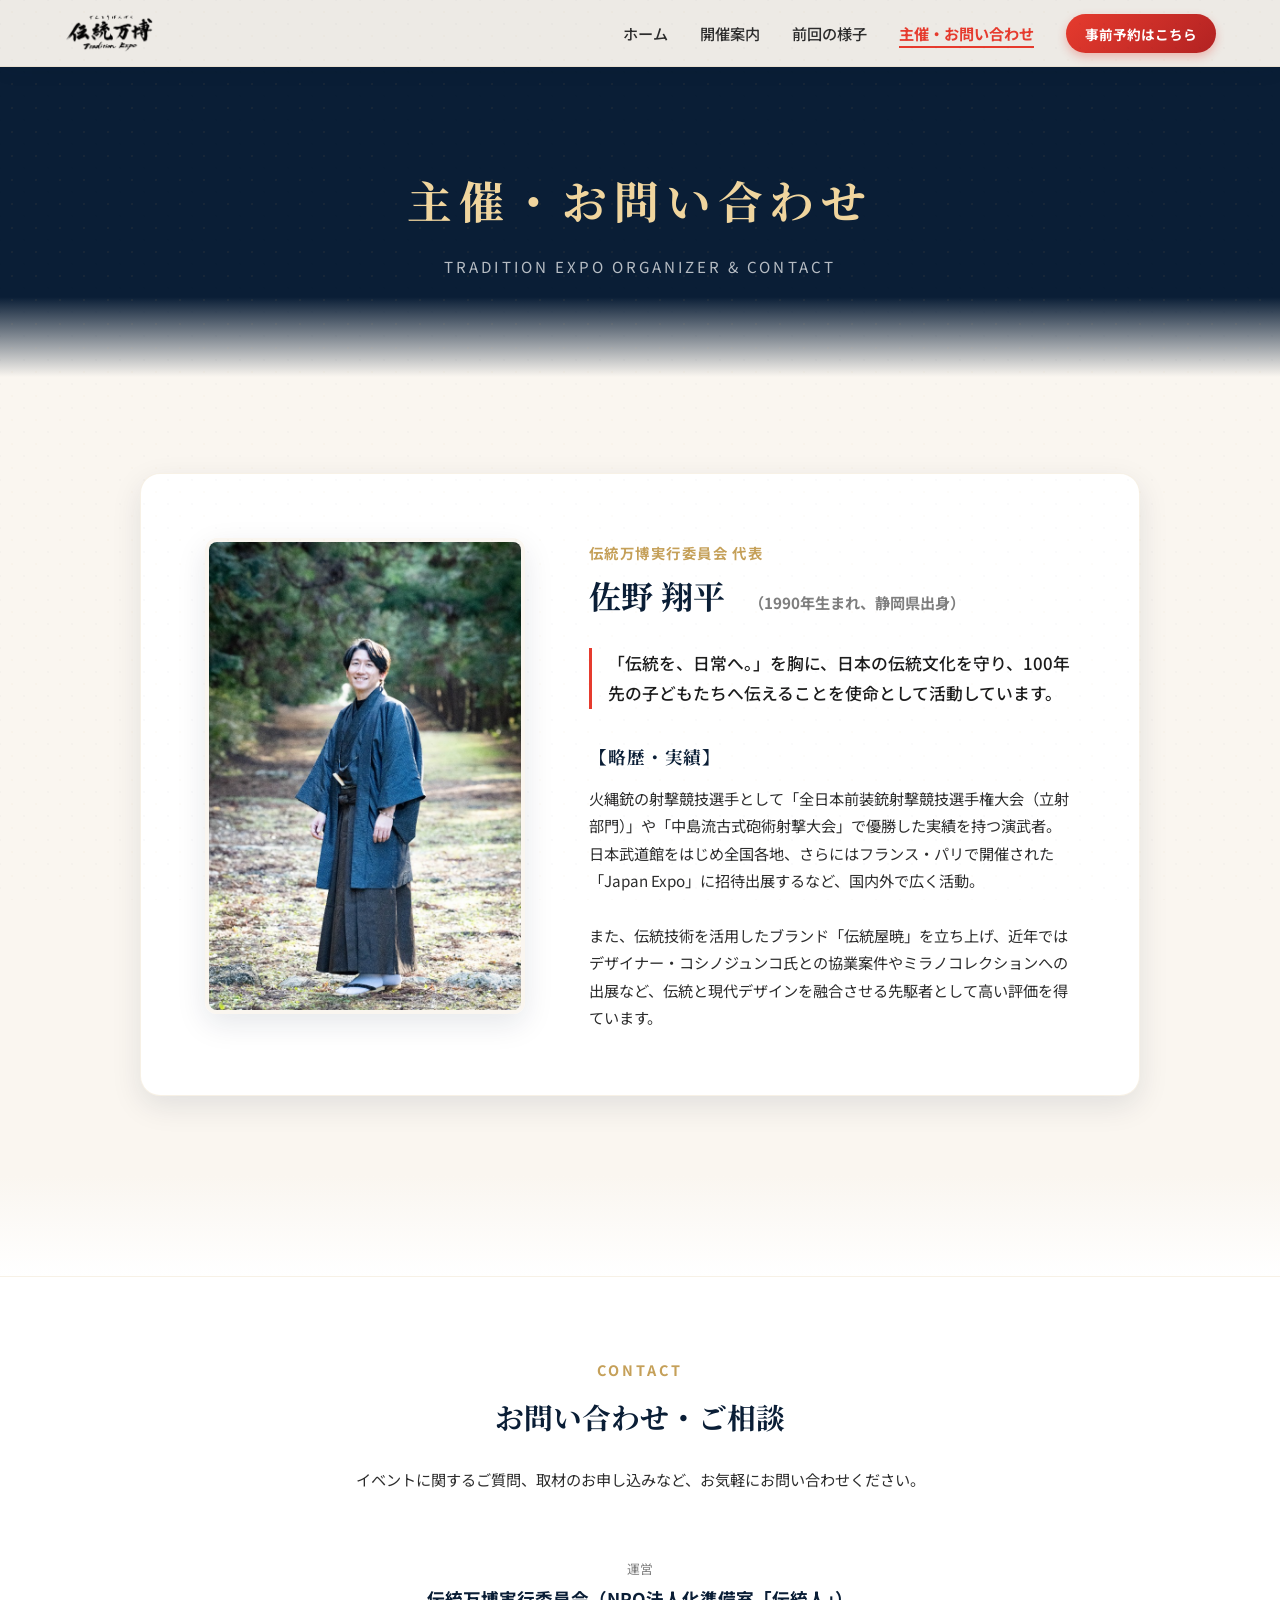
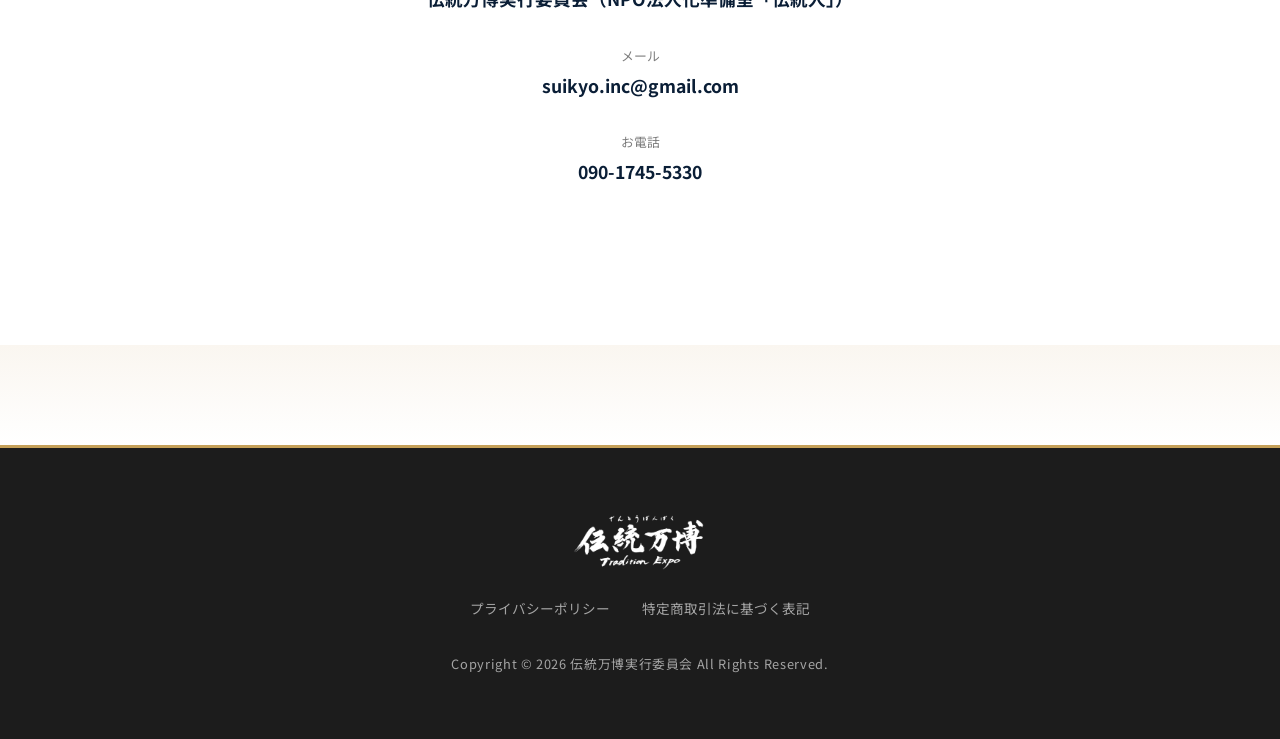
==== about.html @ d24032d6 "feat: LPの構成を再構築しトップページをコンセプトに特化、下層ページ（開催案内、前回の様子、主催者情報・お問い合わせ）を分割・整理" ====
<!DOCTYPE html>
<html lang="ja">
<head>
  <meta charset="UTF-8">
  <meta name="viewport" content="width=device-width, initial-scale=1.0">
  <title>主催・お問い合わせ | 伝統万博2026</title>
  <meta name="description" content="伝統万博実行委員会の代表、佐野翔平のプロフィールや実績をご紹介。また、イベントへのお問い合わせ・ご相談窓口はこちら。">
  
  <!-- OGP Meta Tags -->
  <meta property="og:title" content="主催・お問い合わせ | 伝統万博2026">
  <meta property="og:description" content="伝統万博実行委員会代表のプロフィールとお問い合わせはこちら。">
  <meta property="og:image" content="images/sano_shohei.jpg">
  <meta property="og:type" content="article">
  
  <!-- Stylesheets -->
  <link rel="stylesheet" href="style.css">
  
  <!-- FontAwesome for Premium Icons -->
  <link rel="stylesheet" href="https://cdnjs.cloudflare.com/ajax/libs/font-awesome/6.4.0/css/all.min.css">
</head>
<body>

  <!-- ==========================================
       Header
       ========================================== -->
  <header>
    <div class="header-container">
      <a href="index.html" class="logo-area">
        <div class="logo-wrapper">
          <img src="images/logo.png" alt="伝統万博" class="header-logo-img">
        </div>
      </a>
      
      <input type="checkbox" id="menuToggleCheckbox" class="menu-toggle-checkbox">
      <label for="menuToggleCheckbox" class="menu-toggle" id="menuToggle" aria-label="メニューを開く">
        <span></span>
        <span></span>
        <span></span>
      </label>
      
      <nav id="navMenu">
        <ul>
          <li><a href="index.html">ホーム</a></li>
          <li><a href="overview.html">開催案内</a></li>
          <li><a href="gallery.html">前回の様子</a></li>
          <li><a href="about.html" class="active">主催・お問い合わせ</a></li>
          <li><a href="overview.html#infoModal" class="nav-cta-btn">事前予約はこちら</a></li>
        </ul>
      </nav>
    </div>
  </header>

  <!-- ==========================================
       Page Header
       ========================================== -->
  <section class="page-header">
    <div class="page-header-container">
      <h2>主催・お問い合わせ</h2>
      <p class="page-header-subtitle">Tradition Expo Organizer & Contact</p>
    </div>
  </section>

  <!-- ==========================================
       Producer Section
       ========================================== -->
  <section class="producer reveal active" id="producer" style="padding: 6rem 1.5rem 5rem;">
    <div class="producer-container">
      <div class="producer-photo">
        <img src="images/sano_shohei.jpg" alt="佐野翔平 プロフィール写真">
      </div>
      <div class="producer-info">
        <span class="producer-role">伝統万博実行委員会 代表</span>
        <h3 class="producer-name">佐野 翔平 <span class="producer-birth">（1990年生まれ、静岡県出身）</span></h3>
        <p class="producer-message">
          「伝統を、日常へ。」を胸に、日本の伝統文化を守り、100年先の子どもたちへ伝えることを使命として活動しています。
        </p>
        <div class="producer-bio">
          <h5>【略歴・実績】</h5>
          <p>
            火縄銃の射撃競技選手として「全日本前装銃射撃競技選手権大会（立射部門）」や「中島流古式砲術射撃大会」で優勝した実績を持つ演武者。日本武道館をはじめ全国各地、さらにはフランス・パリで開催された「Japan Expo」に招待出展するなど、国内外で広く活動。<br><br>
            また、伝統技術を活用したブランド「伝統屋暁」を立ち上げ、近年ではデザイナー・コシノジュンコ氏との協業案件やミラノコレクションへの出展など、伝統と現代デザインを融合させる先駆者として高い評価を得ています。
          </p>
        </div>
      </div>
    </div>
  </section>

  <!-- 和風の区切り -->
  <div class="kasumi-divider"></div>

  <!-- ==========================================
       Contact Section
       ========================================== -->
  <section class="contact reveal active" id="contact" style="padding: 5rem 1.5rem 8rem;">
    <div class="contact-container">
      <div class="contact-info-block">
        <span class="section-subtitle font-normal">CONTACT</span>
        <h3>お問い合わせ・ご相談</h3>
        <p>
          イベントに関するご質問、取材のお申し込みなど、お気軽にお問い合わせください。
        </p>
        <ul class="contact-details">
          <li>
            <span class="label">運営</span>
            <span class="value">伝統万博実行委員会（NPO法人化準備室「伝統人」）</span>
          </li>
          <li>
            <span class="label">メール</span>
            <span class="value"><a href="mailto:suikyo.inc@gmail.com">suikyo.inc@gmail.com</a></span>
          </li>
          <li>
            <span class="label">お電話</span>
            <span class="value"><a href="tel:090-1745-5330">090-1745-5330</a></span>
          </li>
        </ul>
      </div>
    </div>
  </section>

  <!-- 和風の区切り -->
  <div class="kasumi-divider"></div>

  <!-- ==========================================
       Footer
       ========================================== -->
  <footer>
    <div class="footer-container">
      <div class="footer-logo">
        <img src="images/logo.png" alt="伝統万博" class="footer-logo-img">
      </div>
      <ul class="footer-links">
        <li><a href="overview.html#infoModal">プライバシーポリシー</a></li>
        <li><a href="overview.html#infoModal">特定商取引法に基づく表記</a></li>
      </ul>
      <p class="copyright">Copyright &copy; 2026 伝統万博実行委員会 All Rights Reserved.</p>
    </div>
  </footer>

  <!-- ==========================================
       Mobile Sticky CTA (モバイル用最下部固定追従)
       ========================================== -->
  <div class="sticky-cta" id="stickyCta">
    <a href="overview.html#infoModal" class="btn-premium">事前予約はこちら（準備中）</a>
  </div>

  <!-- ==========================================
       Modal Dialog (事前予約・準備中モーダル)
       ========================================== -->
  <div class="modal" id="infoModal">
    <div class="modal-content">
      <a href="#" class="modal-close" id="modalClose" aria-label="閉じる">&times;</a>
      <div class="modal-icon">
        <i class="fa-solid fa-bell"></i>
      </div>
      <h4>事前予約 受付準備中</h4>
      <p>
        「伝統万博2026」の事前決済予約および整理券受付は、現在システムの最終調整を行っております。<br><br>
        受付開始の際は、登録いただいたお知らせメールまたは公式SNSにてご案内いたします。今しばらくお待ちください。
      </p>
      <a href="#" class="btn-premium" id="modalConfirmBtn">了解しました</a>
    </div>
  </div>
</body>
</html>
---- style.css ----
@import url('https://fonts.googleapis.com/css2?family=Noto+Sans+JP:wght@300;400;500;700&family=Noto+Serif+JP:wght@400;700;900&display=swap');

/* ==========================================
   Design System Variables & Reset
   ========================================== */
:root {
  --color-bg-base: #FAF6F0;       /* 明るいベージュ（和紙風） */
  --color-bg-white: #FFFFFF;      /* 清潔感のあるホワイト */
  --color-primary-indigo: #0A1E36; /* 深みのある藍色（JAPAN BLUE） */
  --color-primary-ink: #1C1C1C;    /* 墨色 */
  --color-accent-vermilion: #E63B2E; /* 鮮やかな朱色 */
  --color-accent-gold: #C5A059;    /* 上品なゴールド */
  --color-accent-gold-light: #F0D59E; /* 明るいゴールド */
  --color-text-dark: #2C2C2C;     /* 本文のダークグレー */
  --color-text-light: #FFFFFF;    /* 明るいテキスト */
  --color-muted: #7E7E7E;         /* 補助テキスト用 */
  
  --font-heading: 'Noto Serif JP', 'TsukuMinPr6N-Regular', 'Georgia', serif;
  --font-body: 'Noto Sans JP', -apple-system, BlinkMacSystemFont, sans-serif;
  
  --transition-smooth: all 0.4s cubic-bezier(0.25, 0.8, 0.25, 1);
  --shadow-subtle: 0 4px 20px rgba(10, 30, 54, 0.05);
  --shadow-premium: 0 10px 30px rgba(10, 30, 54, 0.1);
}

* {
  box-sizing: border-box;
  margin: 0;
  padding: 0;
}

html {
  scroll-behavior: smooth;
  font-size: 16px;
}

body {
  font-family: var(--font-body);
  background-color: var(--color-bg-base);
  color: var(--color-text-dark);
  line-height: 1.8;
  overflow-x: hidden;
  -webkit-font-smoothing: antialiased;
}

/* 和紙のようなテクスチャを背景に追加 */
body::before {
  content: "";
  position: fixed;
  top: 0;
  left: 0;
  width: 100%;
  height: 100%;
  background-image: radial-gradient(rgba(197, 160, 89, 0.03) 1px, transparent 0),
                    radial-gradient(rgba(10, 30, 54, 0.02) 1px, transparent 0);
  background-size: 24px 24px;
  background-position: 0 0, 12px 12px;
  pointer-events: none;
  z-index: 9999;
}

a {
  color: inherit;
  text-decoration: none;
  transition: var(--transition-smooth);
}

img {
  max-width: 100%;
  height: auto;
  display: block;
}

h1, h2, h3, h4, h5, h6 {
  font-family: var(--font-heading);
  font-weight: 700;
  color: var(--color-primary-indigo);
}

/* ==========================================
   Typography & Helper Classes
   ========================================== */
.section-title {
  text-align: center;
  font-size: 2rem;
  margin-bottom: 3.5rem;
  position: relative;
  letter-spacing: 0.1em;
  line-height: 1.4;
}

.section-title::after {
  content: "";
  display: block;
  width: 60px;
  height: 3px;
  background: linear-gradient(90deg, var(--color-accent-vermilion), var(--color-accent-gold));
  margin: 1.2rem auto 0;
  border-radius: 2px;
}

.section-subtitle {
  display: block;
  font-size: 0.9rem;
  color: var(--color-accent-gold);
  font-family: var(--font-body);
  font-weight: 700;
  text-transform: uppercase;
  margin-bottom: 0.5rem;
  letter-spacing: 0.2em;
}

/* 和風霞グラデーションセクション区切り */
.kasumi-divider {
  height: 100px;
  background: linear-gradient(180deg, var(--color-bg-base) 0%, var(--color-bg-white) 100%);
  position: relative;
}

/* ==========================================
   Header / Navigation
   ========================================== */
header {
  position: fixed;
  top: 0;
  left: 0;
  width: 100%;
  z-index: 1000;
  background-color: rgba(250, 246, 240, 0.95);
  backdrop-filter: blur(8px);
  box-shadow: var(--shadow-subtle);
  border-bottom: 1px solid rgba(197, 160, 89, 0.15);
  transition: var(--transition-smooth);
}

.header-container {
  display: flex;
  justify-content: space-between;
  align-items: center;
  max-width: 1200px;
  margin: 0 auto;
  padding: 0.8rem 1.5rem;
}

.logo-area {
  display: flex;
  align-items: center;
  gap: 0.5rem;
}

.logo-wrapper {
  margin: 0;
  padding: 0;
  display: flex;
  align-items: center;
}

.header-logo-img {
  height: 40px;
  width: auto;
  display: block;
}

nav ul {
  display: flex;
  list-style: none;
  gap: 2rem;
}

nav a {
  font-weight: 500;
  font-size: 0.95rem;
  position: relative;
  padding: 0.3rem 0;
}

nav a::after {
  content: "";
  position: absolute;
  bottom: 0;
  left: 0;
  width: 0;
  height: 2px;
  background-color: var(--color-accent-vermilion);
  transition: var(--transition-smooth);
}

nav a:hover::after {
  width: 100%;
}

.nav-cta-btn {
  background: linear-gradient(135deg, var(--color-accent-vermilion), #b22222);
  color: var(--color-text-light);
  padding: 0.6rem 1.2rem;
  border-radius: 50px;
  font-weight: 700;
  font-size: 0.85rem;
  box-shadow: 0 4px 10px rgba(230, 59, 46, 0.3);
  border: none;
  cursor: pointer;
}

.nav-cta-btn:hover {
  transform: translateY(-2px);
  box-shadow: 0 6px 15px rgba(230, 59, 46, 0.4);
}

.menu-toggle {
  display: none;
  background: none;
  border: none;
  cursor: pointer;
  padding: 0.5rem;
}

.menu-toggle span {
  display: block;
  width: 25px;
  height: 3px;
  background-color: var(--color-primary-indigo);
  margin: 5px 0;
  transition: var(--transition-smooth);
}

/* ==========================================
   Hero Section
   ========================================== */
.hero {
  position: relative;
  min-height: 100vh;
  display: flex;
  align-items: center;
  padding: 8rem 1.5rem 5rem;
  background-color: var(--color-primary-indigo);
  color: var(--color-text-light);
  overflow: hidden;
}

/* コラージュ背景画像 */
.hero-bg {
  position: absolute;
  top: 0;
  left: 0;
  width: 100%;
  height: 100%;
  background: url('images/IMG_0084.JPG') no-repeat center center / cover;
  opacity: 0.22;
  filter: grayscale(10%);
  z-index: 1;
}

/* 背景動画用スタイル */
.hero-video-wrapper {
  position: absolute;
  top: 0;
  left: 0;
  width: 100%;
  height: 100%;
  overflow: hidden;
  z-index: 2;
  pointer-events: none;
}

.hero-video-wrapper iframe {
  width: 100vw;
  height: 56.25vw; /* 16:9 Aspect Ratio */
  min-height: 100vh;
  min-width: 177.77vh; /* 16:9 Aspect Ratio */
  position: absolute;
  top: 50%;
  left: 50%;
  transform: translate(-50%, -50%);
}

/* グラデーションオーバーレイ */
.hero::after {
  content: "";
  position: absolute;
  top: 0;
  left: 0;
  width: 100%;
  height: 100%;
  background: linear-gradient(135deg, rgba(10, 30, 54, 0.95) 40%, rgba(10, 30, 54, 0.7) 100%);
  z-index: 3;
}

.hero-container {
  position: relative;
  z-index: 4;
  max-width: 1000px;
  margin: 0 auto;
  text-align: center;
}

.hero-tag {
  display: inline-block;
  background-color: rgba(240, 213, 158, 0.15);
  border: 1px solid var(--color-accent-gold);
  color: var(--color-accent-gold-light);
  padding: 0.4rem 1.5rem;
  border-radius: 50px;
  font-size: 0.9rem;
  font-weight: 700;
  margin-bottom: 2rem;
  letter-spacing: 0.15em;
  animation: fadeInUp 1s ease;
}

.hero h2 {
  font-size: 3.2rem;
  color: var(--color-text-light);
  margin-bottom: 1.5rem;
  line-height: 1.3;
  letter-spacing: 0.05em;
  font-weight: 900;
  text-shadow: 0 4px 15px rgba(0, 0, 0, 0.4);
  animation: fadeInUp 1.2s cubic-bezier(0.25, 0.8, 0.25, 1);
}

.hero-sub {
  font-size: 1.25rem;
  color: #E2E8F0;
  max-width: 700px;
  margin: 0 auto 3rem;
  line-height: 1.8;
  font-weight: 400;
  text-shadow: 0 2px 8px rgba(0, 0, 0, 0.3);
  animation: fadeInUp 1.4s cubic-bezier(0.25, 0.8, 0.25, 1);
}

.hero-cta {
  animation: fadeInUp 1.6s cubic-bezier(0.25, 0.8, 0.25, 1);
}

.btn-premium {
  display: inline-block;
  position: relative;
  background: linear-gradient(135deg, var(--color-accent-vermilion) 0%, #B22222 100%);
  color: var(--color-text-light);
  padding: 1.2rem 3rem;
  border-radius: 50px;
  font-size: 1.1rem;
  font-weight: 700;
  letter-spacing: 0.08em;
  box-shadow: 0 10px 25px rgba(230, 59, 46, 0.4), inset 0 2px 2px rgba(255,255,255,0.2);
  border: none;
  cursor: pointer;
  overflow: hidden;
  transition: var(--transition-smooth);
}

.btn-premium::before {
  content: '';
  position: absolute;
  top: 0;
  left: -150%;
  width: 150%;
  height: 100%;
  background: linear-gradient(
    90deg,
    transparent,
    rgba(255, 255, 255, 0.3),
    transparent
  );
  transform: skewX(-20deg);
  transition: 0.75s;
}

.btn-premium:hover::before {
  left: 150%;
  transition: 0.75s;
}

.btn-premium:hover {
  transform: translateY(-3px);
  box-shadow: 0 15px 35px rgba(230, 59, 46, 0.5);
}

.btn-premium:active {
  transform: translateY(-1px);
}

/* ==========================================
   Concept Section (伝統万博とは)
   ========================================== */
.concept {
  padding: 8rem 1.5rem;
  background-color: var(--color-bg-white);
  position: relative;
}

.concept-container {
  max-width: 1100px;
  margin: 0 auto;
}

.concept-text {
  text-align: center;
  max-width: 800px;
  margin: 0 auto 5rem;
  font-size: 1.15rem;
  color: var(--color-text-dark);
  line-height: 2;
}

.concept h3 {
  font-size: 1.8rem;
  margin-bottom: 1.5rem;
  letter-spacing: 0.05em;
  color: var(--color-primary-indigo);
}

/* 和風ベン図グラフィック */
.venn-diagram-container {
  display: flex;
  justify-content: center;
  align-items: center;
  margin-bottom: 6rem;
  position: relative;
  height: 420px;
  width: 100%;
}

/* サークルレイヤー（背景） */
.venn-circles-layer {
  position: absolute;
  top: 0;
  left: 0;
  width: 100%;
  height: 100%;
  pointer-events: none;
}

.venn-bg-circle {
  width: 250px;
  height: 250px;
  border-radius: 50%;
  position: absolute;
  box-shadow: var(--shadow-premium);
  transition: var(--transition-smooth);
}

.venn-bg-circle.indigo {
  background-color: transparent;
  border: 3px solid var(--color-primary-indigo);
  top: 20px;
  left: calc(50% - 185px);
  z-index: 2;
}

.venn-bg-circle.vermilion {
  background-color: transparent;
  border: 3px solid var(--color-accent-vermilion);
  top: 20px;
  right: calc(50% - 185px);
  z-index: 3;
}

.venn-bg-circle.gold {
  background-color: transparent;
  border: 3px solid var(--color-accent-gold);
  bottom: 20px;
  left: calc(50% - 125px);
  z-index: 4;
}

/* テキストレイヤー（最前面） */
.venn-texts-layer {
  position: absolute;
  top: 0;
  left: 0;
  width: 100%;
  height: 100%;
  z-index: 10; /* すべての円より前面に配置 */
  pointer-events: none;
}

.venn-text-block {
  width: 250px;
  height: 250px;
  display: flex;
  flex-direction: column;
  justify-content: center;
  align-items: center;
  text-align: center;
  color: var(--color-primary-indigo); /* 文字色はインディゴで統一し、視認性を確保 */
  position: absolute;
  box-sizing: border-box;
  text-shadow: none;
  pointer-events: auto;
}

.venn-text-block.indigo {
  top: 20px;
  left: calc(50% - 185px);
  padding-right: 6.2rem; /* 4.5remから6.2remに増やして「伝統」を左側へ寄せる */
  padding-left: 1.5rem;
}

.venn-text-block.vermilion {
  top: 20px;
  right: calc(50% - 185px);
  padding-left: 6.2rem; /* 4.5remから6.2remに増やして「教育」を右側へ寄せる */
  padding-right: 1.5rem;
}

.venn-text-block.gold {
  bottom: 20px;
  left: calc(50% - 125px);
  padding-top: 5.5rem; /* 4.5remから5.5remに増やして「エンタメ」を下側へ寄せる */
  padding-bottom: 1.5rem;
}

.venn-title {
  font-family: var(--font-heading);
  font-size: 1.6rem;
  font-weight: 700;
  margin-bottom: 0;
  letter-spacing: 0.15em;
}

.venn-center-text {
  position: absolute;
  color: var(--color-primary-indigo);
  font-family: var(--font-heading);
  font-weight: 900;
  font-size: 1.3rem; /* 1.4remから1.3remに微調整 */
  text-align: center;
  line-height: 1;
  white-space: nowrap; /* 強制的に1行表示にし、絶対に折り返さない */
  top: 190px; /* 交点中心である190pxに調整 */
  left: 50%;
  transform: translateX(-50%); /* 幅に依存せず常に中央寄せ */
  z-index: 12;
  pointer-events: auto;
}

/* 3カラムカード */
.three-pillars {
  display: grid;
  grid-template-columns: repeat(3, 1fr);
  gap: 2.5rem;
}

.pillar-card {
  background-color: var(--color-bg-base);
  border-radius: 12px;
  padding: 0 0 3rem 0; /* 上部の余白をなくして画像を配置 */
  text-align: center;
  position: relative;
  overflow: hidden;
  transition: var(--transition-smooth);
  border: 1px solid rgba(197, 160, 89, 0.15);
  box-shadow: var(--shadow-subtle);
  display: flex;
  flex-direction: column;
  align-items: center;
}

.pillar-card::before {
  content: "";
  position: absolute;
  top: 0;
  left: 0;
  width: 100%;
  height: 4px;
  background: var(--color-accent-gold);
  transition: var(--transition-smooth);
  z-index: 3;
}

.pillar-card:nth-child(2)::before {
  background: var(--color-accent-vermilion);
}

.pillar-card:nth-child(3)::before {
  background: var(--color-primary-indigo);
}

.pillar-card:hover {
  transform: translateY(-5px);
  box-shadow: var(--shadow-premium);
  background-color: var(--color-bg-white);
  border-color: var(--color-accent-gold);
}

.pillar-image-box {
  width: 100%;
  height: 200px;
  overflow: hidden;
  position: relative;
}

.pillar-image-box img {
  width: 100%;
  height: 100%;
  object-fit: cover;
  transition: var(--transition-smooth);
}

.pillar-card:hover .pillar-image-box img {
  transform: scale(1.05);
}

.pillar-icon-box {
  width: 60px;
  height: 60px;
  margin: -30px auto 1.5rem; /* 画像の下端に半分重なるように配置 */
  border-radius: 50%;
  display: flex;
  align-items: center;
  justify-content: center;
  font-size: 1.5rem;
  color: var(--color-text-light);
  position: relative;
  z-index: 2;
  box-shadow: 0 4px 10px rgba(0, 0, 0, 0.15);
}

.pillar-content {
  padding: 0 1.5rem;
}

.pillar-card:nth-child(1) .pillar-icon-box {
  background-color: var(--color-accent-gold);
}
.pillar-card:nth-child(2) .pillar-icon-box {
  background-color: var(--color-accent-vermilion);
}
.pillar-card:nth-child(3) .pillar-icon-box {
  background-color: var(--color-primary-indigo);
}

.pillar-title {
  font-size: 1.25rem;
  font-weight: 700;
  margin-bottom: 1rem;
  color: var(--color-primary-indigo);
}

.pillar-desc {
  font-size: 0.9rem;
  color: var(--color-text-dark);
  line-height: 1.7;
}

/* ==========================================
   Content Sections (3つの目玉コンテンツ)
   ========================================== */
.contents-section {
  padding: 8rem 1.5rem;
}

.contents-container {
  max-width: 1100px;
  margin: 0 auto;
}

.content-row {
  display: flex;
  align-items: center;
  gap: 4rem;
  margin-bottom: 8rem;
}

.content-row:last-child {
  margin-bottom: 0;
}

.content-row:nth-child(even) {
  flex-direction: row-reverse;
}

.content-media {
  flex: 1;
  border-radius: 16px;
  overflow: hidden;
  box-shadow: var(--shadow-premium);
  position: relative;
  aspect-ratio: 4 / 3;
}

.content-media img {
  width: 100%;
  height: 100%;
  object-fit: cover;
  transition: var(--transition-smooth);
}

.content-media:hover img {
  transform: scale(1.03);
}

.content-media.no-container {
  aspect-ratio: auto;
  box-shadow: none;
  background-color: transparent;
  border-radius: 0;
}

.content-media.no-container img {
  width: 100%;
  height: auto;
  object-fit: contain;
}

.content-info {
  flex: 1;
}

.content-num {
  font-family: var(--font-heading);
  font-size: 3rem;
  font-weight: 900;
  color: var(--color-accent-gold-light);
  line-height: 1;
  margin-bottom: 0.5rem;
}

.content-info h4 {
  font-size: 1.75rem;
  margin-bottom: 1.5rem;
  color: var(--color-primary-indigo);
  letter-spacing: 0.02em;
  position: relative;
  padding-bottom: 0.8rem;
}

.content-info h4::after {
  content: "";
  position: absolute;
  bottom: 0;
  left: 0;
  width: 50px;
  height: 2px;
  background-color: var(--color-accent-vermilion);
}

.content-row:nth-child(even) .content-info h4::after {
  left: auto;
  right: 0; /* 右寄せにする場合は後ほど調整、テキストアラインによる */
}

.content-info p {
  font-size: 0.98rem;
  color: var(--color-text-dark);
  margin-bottom: 1.5rem;
  line-height: 1.8;
}

.content-list {
  list-style: none;
}

.content-list li {
  position: relative;
  padding-left: 1.8rem;
  margin-bottom: 0.8rem;
  font-size: 0.95rem;
}

.content-list li::before {
  content: "✦";
  position: absolute;
  left: 0.2rem;
  color: var(--color-accent-vermilion);
  font-weight: 700;
}

/* インタラクティブな古銭ステップ表示 */
.kosen-steps {
  display: flex;
  flex-direction: column;
  gap: 1rem;
  margin-top: 1.5rem;
}

.kosen-step-item {
  background-color: var(--color-bg-white);
  border: 1px solid rgba(197, 160, 89, 0.15);
  border-radius: 8px;
  padding: 1rem 1.2rem;
  display: flex;
  align-items: center;
  gap: 1rem;
  transition: var(--transition-smooth);
}

.kosen-step-item:hover {
  transform: translateX(5px);
  border-color: var(--color-accent-gold);
  box-shadow: var(--shadow-subtle);
}

.kosen-step-num {
  width: 32px;
  height: 32px;
  background-color: var(--color-accent-gold);
  color: var(--color-text-light);
  border-radius: 50%;
  display: flex;
  justify-content: center;
  align-items: center;
  font-weight: 700;
  font-size: 0.9rem;
}

.kosen-step-text strong {
  color: var(--color-primary-indigo);
  display: block;
  font-size: 0.95rem;
}

.kosen-step-text span {
  font-size: 0.85rem;
  color: var(--color-muted);
}

/* ==========================================
   Event Details Section (開催概要)
   ========================================== */
.overview {
  padding: 8rem 1.5rem;
  background-color: var(--color-bg-white);
}

.overview-container {
  max-width: 800px;
  margin: 0 auto;
}

.table-wrapper {
  background-color: var(--color-bg-base);
  border-radius: 12px;
  overflow: hidden;
  box-shadow: var(--shadow-premium);
  border: 1px solid rgba(197, 160, 89, 0.15);
}

.overview-table {
  width: 100%;
  border-collapse: collapse;
  text-align: left;
}

.overview-table tr {
  border-bottom: 1px solid rgba(197, 160, 89, 0.1);
}

.overview-table tr:last-child {
  border-bottom: none;
}

.overview-table th, .overview-table td {
  padding: 1.5rem 2rem;
}

.overview-table th {
  width: 25%;
  background-color: var(--color-primary-indigo);
  color: var(--color-text-light);
  font-family: var(--font-heading);
  font-weight: 700;
  letter-spacing: 0.1em;
  font-size: 1rem;
}

.overview-table td {
  font-size: 0.98rem;
  color: var(--color-text-dark);
}

.overview-table td a.text-link {
  color: var(--color-accent-vermilion);
  font-weight: 700;
  border-bottom: 1px solid var(--color-accent-vermilion);
}

.overview-table td a.text-link:hover {
  color: var(--color-primary-indigo);
  border-color: var(--color-primary-indigo);
}

/* 開催概要レイアウト調整 */
.overview-content-wrapper {
  display: flex;
  flex-direction: column;
  gap: 2rem;
  margin-top: 2rem;
}

.table-wrapper {
  width: 100%;
}

.flyer-wrapper {
  background-color: var(--color-bg-base);
  border-radius: 12px;
  padding: 1.2rem;
  box-shadow: var(--shadow-premium);
  border: 1px solid rgba(197, 160, 89, 0.15);
  text-align: center;
  width: 100%;
  box-sizing: border-box;
}

.flyer-img {
  width: 100%;
  height: auto;
  border-radius: 8px;
  cursor: pointer;
  transition: var(--transition-smooth);
  box-shadow: 0 4px 10px rgba(0, 0, 0, 0.15);
  display: block;
}

.flyer-img:hover {
  transform: translateY(-4px);
  box-shadow: 0 12px 24px rgba(10, 30, 54, 0.2);
}

.flyer-caption {
  font-size: 0.85rem;
  color: var(--color-muted);
  margin-top: 0.8rem;
  display: inline-flex;
  align-items: center;
  gap: 0.4rem;
  font-weight: 500;
}

/* チラシ用モーダル */
.flyer-modal-content {
  max-width: 90%;
  width: auto;
  max-height: 90vh;
  padding: 1.5rem;
  background-color: var(--color-bg-base);
  display: flex;
  justify-content: center;
  align-items: center;
}

.flyer-large-img {
  max-width: 100%;
  max-height: 80vh;
  object-fit: contain;
  border-radius: 4px;
  box-shadow: 0 10px 30px rgba(0,0,0,0.3);
}

.modal-overlay-close {
  position: absolute;
  top: 0;
  left: 0;
  width: 100%;
  height: 100%;
  cursor: default;
  z-index: 0;
}

/* モーダルコンテンツが前面に来るようにする */
.modal-content {
  z-index: 1;
}

@media (min-width: 768px) {
  .overview-container {
    max-width: 1000px;
  }
  .overview-content-wrapper {
    flex-direction: row;
    align-items: flex-start;
    gap: 3rem;
  }
  .table-wrapper {
    flex: 1.2;
  }
  .flyer-wrapper {
    flex: 0.8;
  }
}

/* ==========================================
   Video Gallery Section (前回の様子)
   ========================================== */
.gallery {
  padding: 8rem 1.5rem;
  background-color: var(--color-primary-indigo);
  color: var(--color-text-light);
  position: relative;
}

.gallery .section-title {
  color: var(--color-text-light);
}

.gallery-container {
  max-width: 900px;
  margin: 0 auto;
}

.gallery-desc {
  text-align: center;
  max-width: 700px;
  margin: 0 auto 3.5rem;
  font-size: 1.05rem;
  color: #CBD5E1;
  line-height: 1.8;
}

.video-wrapper {
  position: relative;
  padding-bottom: 56.25%; /* 16:9 Aspect Ratio */
  height: 0;
  border-radius: 16px;
  overflow: hidden;
  box-shadow: 0 20px 40px rgba(0, 0, 0, 0.5);
  border: 3px solid rgba(197, 160, 89, 0.4);
}

.video-wrapper iframe {
  position: absolute;
  top: 0;
  left: 0;
  width: 100%;
  height: 100%;
  border: none;
}

/* 新規フォトギャラリースタイル */
.gallery-photos-title {
  text-align: center;
  font-size: 1.5rem;
  margin: 5rem 0 2.5rem;
  color: var(--color-text-light);
  letter-spacing: 0.05em;
  font-family: var(--font-heading);
  position: relative;
}

.gallery-photos-title::after {
  content: "";
  display: block;
  width: 40px;
  height: 2px;
  background: var(--color-accent-gold);
  margin: 0.8rem auto 0;
}

.gallery-photos-grid {
  display: grid;
  grid-template-columns: repeat(4, 1fr);
  gap: 1.5rem;
  margin-top: 2rem;
}

.gallery-photo-item {
  position: relative;
  border-radius: 10px;
  overflow: hidden;
  aspect-ratio: 4 / 3;
  box-shadow: 0 8px 20px rgba(0, 0, 0, 0.3);
  border: 2px solid rgba(197, 160, 89, 0.2);
  transition: var(--transition-smooth);
  cursor: pointer;
}

.gallery-photo-item img {
  width: 100%;
  height: 100%;
  object-fit: cover;
  transition: var(--transition-smooth);
}

.gallery-photo-item:hover {
  transform: translateY(-5px);
  border-color: var(--color-accent-gold);
  box-shadow: 0 12px 28px rgba(197, 160, 89, 0.3);
}

.gallery-photo-item:hover img {
  transform: scale(1.08);
}

/* レスポンシブ調整 */
@media (max-width: 991px) {
  .gallery-photos-grid {
    grid-template-columns: repeat(2, 1fr);
    gap: 1.2rem;
  }
}

@media (max-width: 480px) {
  .gallery-photos-grid {
    grid-template-columns: 1fr;
    gap: 1rem;
  }
}

/* ==========================================
   Producer Section (プロデューサー紹介)
   ========================================== */
.producer {
  padding: 8rem 1.5rem;
}

.producer-container {
  max-width: 1000px;
  margin: 0 auto;
  background-color: var(--color-bg-white);
  border-radius: 20px;
  padding: 4rem;
  box-shadow: var(--shadow-premium);
  border: 1px solid rgba(197, 160, 89, 0.15);
  display: flex;
  gap: 4rem;
  align-items: flex-start;
}

.producer-photo {
  flex: 0 0 320px;
  border-radius: 12px;
  overflow: hidden;
  box-shadow: var(--shadow-premium);
  border: 4px solid var(--color-bg-base);
}

.producer-photo img {
  width: 100%;
  height: auto;
}

.producer-info {
  flex: 1;
}

.producer-role {
  font-size: 0.9rem;
  color: var(--color-accent-gold);
  font-weight: 700;
  letter-spacing: 0.1em;
  margin-bottom: 0.5rem;
}

.producer-name {
  font-size: 2rem;
  margin-bottom: 1.5rem;
  color: var(--color-primary-indigo);
}

.producer-name span {
  font-size: 0.95rem;
  font-family: var(--font-body);
  color: var(--color-muted);
  margin-left: 1rem;
}

.producer-message {
  font-size: 1.05rem;
  font-weight: 500;
  line-height: 1.8;
  color: var(--color-primary-ink);
  margin-bottom: 2rem;
  padding-left: 1rem;
  border-left: 3px solid var(--color-accent-vermilion);
}

.producer-bio h5 {
  font-size: 1.1rem;
  margin-bottom: 0.8rem;
  color: var(--color-primary-indigo);
  letter-spacing: 0.05em;
}

.producer-bio p {
  font-size: 0.95rem;
  color: var(--color-text-dark);
  line-height: 1.8;
}

/* ==========================================
   Contact Section (お問い合わせフォーム)
   ========================================== */
.contact {
  padding: 8rem 1.5rem;
  background-color: var(--color-bg-white);
  border-top: 1px solid rgba(197, 160, 89, 0.15);
}

.contact-container {
  max-width: 600px;
  margin: 0 auto;
  text-align: center;
}

.contact-info-block {
  display: flex;
  flex-direction: column;
  align-items: center;
  justify-content: center;
}

.contact-info-block h3 {
  font-size: 1.8rem;
  margin-bottom: 1.5rem;
}

.contact-info-block p {
  font-size: 0.95rem;
  color: var(--color-text-dark);
  margin-bottom: 2rem;
  line-height: 1.7;
}

.contact-details {
  list-style: none;
  width: 100%;
  max-width: 450px;
  margin: 2rem auto 0;
}

.contact-details li {
  margin-bottom: 1.8rem;
  font-size: 0.95rem;
  display: flex;
  flex-direction: column;
  align-items: center;
}

.contact-details span.label {
  font-size: 0.8rem;
  color: var(--color-muted);
  text-transform: uppercase;
  margin-bottom: 0.2rem;
}

.contact-details span.value {
  font-weight: 700;
  color: var(--color-primary-indigo);
  font-size: 1.1rem;
}



/* ==========================================
   Footer
   ========================================== */
footer {
  background-color: var(--color-primary-ink);
  color: rgba(255, 255, 255, 0.6);
  padding: 4rem 1.5rem;
  font-size: 0.85rem;
  border-top: 3px solid var(--color-accent-gold);
}

.footer-container {
  max-width: 1100px;
  margin: 0 auto;
  text-align: center;
}

.footer-logo {
  margin-bottom: 1.5rem;
  display: flex;
  justify-content: center;
}

.footer-logo-img {
  height: 60px;
  width: auto;
  display: block;
  filter: invert(1) brightness(1.2);
}

.footer-links {
  list-style: none;
  display: flex;
  justify-content: center;
  gap: 2rem;
  margin-bottom: 2rem;
}

.footer-links a:hover {
  color: var(--color-accent-gold-light);
}

.copyright {
  font-size: 0.8rem;
  letter-spacing: 0.05em;
}

/* ==========================================
   Mobile Sticky CTA (追従ボタン)
   ========================================== */
.sticky-cta {
  position: fixed;
  bottom: 0;
  left: 0;
  width: 100%;
  background-color: rgba(250, 246, 240, 0.95);
  backdrop-filter: blur(8px);
  padding: 0.8rem 1.5rem;
  box-shadow: 0 -5px 20px rgba(10, 30, 54, 0.1);
  border-top: 1px solid rgba(197, 160, 89, 0.2);
  display: none;
  justify-content: center;
  align-items: center;
  z-index: 999;
  transform: translateY(100%);
  transition: transform 0.5s cubic-bezier(0.25, 0.8, 0.25, 1);
}

.sticky-cta.active {
  display: flex;
  transform: translateY(0);
}

.sticky-cta .btn-premium {
  width: 100%;
  max-width: 450px;
  padding: 0.9rem 2rem;
  font-size: 0.98rem;
  text-align: center;
}

/* ==========================================
   Modal / Toast (準備中モーダル・トースト)
   ========================================== */
.modal {
  position: fixed;
  top: 0;
  left: 0;
  width: 100%;
  height: 100%;
  background-color: rgba(10, 30, 54, 0.8);
  display: flex;
  justify-content: center;
  align-items: center;
  z-index: 10000;
  opacity: 0;
  pointer-events: none;
  transition: var(--transition-smooth);
}

.modal.active,
.modal:target {
  opacity: 1;
  pointer-events: auto;
}

.modal-content {
  background-color: var(--color-bg-base);
  border: 2px solid var(--color-accent-gold);
  border-radius: 12px;
  width: 90%;
  max-width: 500px;
  padding: 3rem 2rem;
  position: relative;
  text-align: center;
  box-shadow: var(--shadow-premium);
  transform: scale(0.9);
  transition: var(--transition-smooth);
}

.modal.active .modal-content,
.modal:target .modal-content {
  transform: scale(1);
}

.modal-close {
  position: absolute;
  top: 1rem;
  right: 1rem;
  background: none;
  border: none;
  font-size: 1.5rem;
  cursor: pointer;
  color: var(--color-primary-indigo);
}

.modal-icon {
  font-size: 3rem;
  color: var(--color-accent-vermilion);
  margin-bottom: 1.5rem;
}

.modal-content h4 {
  font-size: 1.5rem;
  margin-bottom: 1rem;
}

.modal-content p {
  font-size: 0.95rem;
  color: var(--color-text-dark);
  margin-bottom: 2rem;
}

/* ==========================================
   Animations
   ========================================== */
@keyframes fadeInUp {
  from {
    opacity: 0;
    transform: translateY(30px);
  }
  to {
    opacity: 1;
    transform: translateY(0);
  }
}

.menu-toggle-checkbox {
  display: none;
}

.reveal {
  opacity: 1;
  transform: translateY(0);
  transition: none;
}

.reveal.active {
  opacity: 1;
  transform: translateY(0);
}

/* ==========================================
   Responsive Design (モバイルファースト調整)
   ========================================== */

/* タブレット・PC向けスタイル (768px以上) */
@media (min-width: 768px) {
  .section-title {
    font-size: 2.5rem;
  }
  
  .hero h2 {
    font-size: 4rem;
  }
  
  .concept-text {
    font-size: 1.25rem;
  }
  
  .overview-table th {
    font-size: 1.1rem;
  }
}

/* PC向け詳細スタイル (992px以上) */
@media (max-width: 991px) {
  nav {
    position: fixed;
    top: 60px;
    right: -100%;
    width: 280px;
    height: calc(100vh - 60px);
    background-color: var(--color-bg-base);
    box-shadow: -5px 0 15px rgba(0,0,0,0.1);
    transition: var(--transition-smooth);
    padding: 3rem 2rem;
    z-index: 998;
  }
  
  nav.active {
    right: 0;
  }
  
  nav ul {
    flex-direction: column;
    gap: 1.5rem;
  }
  
  .menu-toggle {
    display: block;
  }
  
  /* ハンバーガーメニューがアクティブなときの変形 */
  .menu-toggle.active span:nth-child(1) {
    transform: translateY(8px) rotate(45deg);
  }
  .menu-toggle.active span:nth-child(2) {
    opacity: 0;
  }
  .menu-toggle.active span:nth-child(3) {
    transform: translateY(-8px) rotate(-45deg);
  }

  .three-pillars {
    grid-template-columns: 1fr;
    gap: 1.5rem;
  }

  .content-row {
    flex-direction: column !important;
    gap: 2rem;
  }
  
  .content-media {
    width: 100%;
  }

  .producer-container {
    flex-direction: column;
    padding: 2.5rem;
    gap: 2rem;
  }

  .producer-photo {
    width: 100%;
    flex: none;
    max-width: 280px;
    margin: 0 auto;
  }


  /* モバイル追従CTAの常時表示 */
  .sticky-cta {
    display: flex;
    transform: translateY(0);
  }

  /* CSSのみのハンバーガーメニュー動作 */
  .menu-toggle-checkbox:checked ~ nav {
    right: 0;
  }
  
  .menu-toggle-checkbox:checked ~ .menu-toggle span:nth-child(1) {
    transform: translateY(8px) rotate(45deg);
  }
  
  .menu-toggle-checkbox:checked ~ .menu-toggle span:nth-child(2) {
    opacity: 0;
  }
  
  .menu-toggle-checkbox:checked ~ .menu-toggle span:nth-child(3) {
    transform: translateY(-8px) rotate(-45deg);
  }
}

/* ==========================================
   Vision & Story Section (ビジョンとストーリー)
   ========================================== */
.vision-section {
  padding: 8rem 1.5rem;
  background-color: var(--color-bg-white);
}

.vision-container {
  max-width: 1100px;
  margin: 0 auto;
}

/* 比較対比カード */
.vision-comparison {
  display: flex;
  flex-direction: column;
  gap: 3rem;
  margin-bottom: 6rem;
}

.comparison-card {
  background-color: var(--color-bg-base);
  border-radius: 16px;
  overflow: hidden;
  box-shadow: var(--shadow-premium);
  border: 1px solid rgba(197, 160, 89, 0.15);
  display: flex;
  flex-direction: column;
}

.comparison-img-wrapper {
  position: relative;
  height: 250px;
  overflow: hidden;
}

.comparison-img-wrapper img {
  width: 100%;
  height: 100%;
  object-fit: cover;
  transition: var(--transition-smooth);
}

.comparison-card:hover .comparison-img-wrapper img {
  transform: scale(1.05);
}

.badge {
  position: absolute;
  top: 1rem;
  left: 1rem;
  padding: 0.5rem 1rem;
  border-radius: 50px;
  font-size: 0.8rem;
  font-weight: 700;
  color: var(--color-text-light);
  box-shadow: 0 4px 10px rgba(0,0,0,0.15);
  z-index: 2;
}

.badge-before {
  background-color: var(--color-muted);
}

.badge-after {
  background: linear-gradient(135deg, var(--color-accent-vermilion), #b22222);
}

.comparison-body {
  padding: 2rem;
}

.comparison-body h3 {
  font-size: 1.4rem;
  margin-bottom: 1rem;
  position: relative;
  padding-bottom: 0.5rem;
}

.comparison-body h3::after {
  content: "";
  position: absolute;
  bottom: 0;
  left: 0;
  width: 40px;
  height: 2px;
}

.before .comparison-body h3::after {
  background-color: var(--color-muted);
}

.after .comparison-body h3::after {
  background-color: var(--color-accent-vermilion);
}

.comparison-body p {
  font-size: 0.95rem;
  color: var(--color-text-dark);
  line-height: 1.8;
}

/* 現代の城下町 */
.vision-castle-town {
  display: flex;
  flex-direction: column;
  gap: 3rem;
  align-items: center;
  margin-top: 4rem;
  padding: 3rem 2rem;
  background-color: var(--color-bg-base);
  border-radius: 16px;
  border: 1px solid rgba(197, 160, 89, 0.15);
  box-shadow: var(--shadow-subtle);
}

.castle-town-content {
  text-align: center;
}

.castle-town-content h3 {
  font-size: 1.6rem;
  margin-bottom: 1.5rem;
  color: var(--color-primary-indigo);
}

.castle-town-content p {
  font-size: 1.05rem;
  line-height: 1.8;
  color: var(--color-text-dark);
}

.castle-town-graphic {
  width: 100%;
  max-width: 550px;
  background: #ffffff;
  padding: 1.5rem;
  border-radius: 12px;
  box-shadow: var(--shadow-premium);
}

.graphic-img {
  width: 100%;
  height: auto;
  border-radius: 6px;
}

/* ==========================================
   Community Section (コミュニティセクション)
   ========================================== */
.community-section {
  padding: 8rem 1.5rem;
  background-color: var(--color-bg-white);
}

.community-container {
  max-width: 1100px;
  margin: 0 auto;
}

.community-story-wrapper {
  display: flex;
  flex-direction: column;
  gap: 3rem;
  align-items: center;
  margin-bottom: 6rem;
}

.community-text {
  text-align: center;
  font-size: 1.15rem;
  line-height: 1.8;
  color: var(--color-text-dark);
}

.community-media {
  width: 100%;
  max-width: 600px;
  border-radius: 16px;
  overflow: hidden;
  box-shadow: var(--shadow-premium);
  border: 2px solid var(--color-accent-gold-light);
}

.community-img {
  width: 100%;
  height: auto;
  transition: var(--transition-smooth);
  display: block;
}

.community-media:hover .community-img {
  transform: scale(1.03);
}

/* 次のステップアクション */
.next-step-box {
  margin-top: 5rem;
  padding: 4rem 2rem;
  background-color: var(--color-bg-base);
  border-radius: 16px;
  border: 1px solid rgba(197, 160, 89, 0.15);
  box-shadow: var(--shadow-subtle);
}

.next-step-intro {
  text-align: center;
  margin-bottom: 3.5rem;
}

.next-step-intro h3 {
  font-size: 1.6rem;
  margin-bottom: 1rem;
}

.next-step-intro p {
  color: var(--color-muted);
  font-size: 1.05rem;
}

.action-grid {
  display: grid;
  grid-template-columns: 1fr;
  gap: 2rem;
}

.action-card {
  background-color: var(--color-bg-white);
  padding: 2.5rem 1.5rem;
  border-radius: 12px;
  text-align: center;
  box-shadow: var(--shadow-subtle);
  border: 1px solid rgba(197, 160, 89, 0.1);
  transition: var(--transition-smooth);
}

.action-card:hover {
  transform: translateY(-5px);
  box-shadow: var(--shadow-premium);
  border-color: var(--color-accent-gold);
}

.action-icon {
  font-size: 2.5rem;
  color: var(--color-accent-vermilion);
  margin-bottom: 1.5rem;
  height: 70px;
  width: 70px;
  background-color: rgba(230, 59, 46, 0.05);
  display: flex;
  align-items: center;
  justify-content: center;
  border-radius: 50%;
  margin-left: auto;
  margin-right: auto;
  transition: var(--transition-smooth);
}

.action-card:hover .action-icon {
  background-color: var(--color-accent-vermilion);
  color: var(--color-text-light);
}

.action-card h4 {
  font-size: 1.25rem;
  margin-bottom: 0.8rem;
  color: var(--color-primary-indigo);
}

.action-card p {
  font-size: 0.95rem;
  color: var(--color-text-dark);
}

/* ==========================================
   PC向けレイアウト (768px以上)
   ========================================== */
@media (min-width: 768px) {
  .vision-comparison {
    flex-direction: row;
  }

  .comparison-card {
    flex: 1;
  }

  .comparison-img-wrapper {
    height: 300px;
  }

  .vision-castle-town {
    flex-direction: row;
    padding: 4rem 3rem;
  }

  .castle-town-content {
    flex: 1;
    text-align: left;
  }

  .castle-town-graphic {
    flex: 1;
  }

  .community-story-wrapper {
    flex-direction: row-reverse;
  }

  .community-text {
    flex: 1;
    text-align: left;
  }

  .community-media {
    flex: 1.2;
  }

  .action-grid {
    grid-template-columns: repeat(2, 1fr);
  }
}

@media (min-width: 992px) {
  .action-grid {
    grid-template-columns: repeat(4, 1fr);
  }
}

/* ==========================================
   Subpage Headers (下層ページ用共通ヘッダー)
   ========================================== */
.page-header {
  position: relative;
  padding: 10rem 1.5rem 6rem;
  background-color: var(--color-primary-indigo);
  color: var(--color-text-light);
  text-align: center;
  overflow: hidden;
}

.page-header::before {
  content: "";
  position: absolute;
  top: 0;
  left: 0;
  width: 100%;
  height: 100%;
  background: radial-gradient(rgba(197, 160, 89, 0.08) 1px, transparent 0);
  background-size: 24px 24px;
  opacity: 0.5;
  z-index: 1;
}

.page-header::after {
  content: "";
  position: absolute;
  bottom: 0;
  left: 0;
  width: 100%;
  height: 80px;
  background: linear-gradient(to top, var(--color-bg-base) 0%, transparent 100%);
  z-index: 2;
}

.page-header-container {
  position: relative;
  z-index: 3;
}

.page-header h2 {
  font-family: var(--font-heading);
  font-size: 2.8rem;
  color: var(--color-accent-gold-light);
  margin-bottom: 0.8rem;
  letter-spacing: 0.15em;
}

.page-header-subtitle {
  font-size: 0.95rem;
  color: rgba(255, 255, 255, 0.7);
  letter-spacing: 0.2em;
  text-transform: uppercase;
}

/* アクティブリンク表示 */
nav a.active {
  color: var(--color-accent-vermilion);
  font-weight: 700;
}

nav a.active::after {
  width: 100%;
}

/* ==========================================
   Navigation Cards Section (各ページへの案内)
   ========================================== */
.nav-cards-section {
  padding: 8rem 1.5rem;
  background-color: var(--color-bg-base);
  position: relative;
}

.nav-cards-container {
  max-width: 1200px;
  margin: 0 auto;
}

.nav-cards-grid {
  display: grid;
  grid-template-columns: repeat(auto-fit, minmax(320px, 1fr));
  gap: 3rem;
  margin-top: 4rem;
}

.nav-card {
  background: rgba(255, 255, 255, 0.02);
  border: 1px solid rgba(197, 160, 89, 0.15);
  border-radius: 16px;
  overflow: hidden;
  display: flex;
  flex-direction: column;
  transition: transform 0.4s cubic-bezier(0.165, 0.84, 0.44, 1), 
              box-shadow 0.4s cubic-bezier(0.165, 0.84, 0.44, 1), 
              border-color 0.4s ease;
  backdrop-filter: blur(8px);
  -webkit-backdrop-filter: blur(8px);
}

.nav-card:hover {
  transform: translateY(-8px);
  border-color: var(--color-accent-gold);
  box-shadow: 0 20px 40px rgba(0, 0, 0, 0.3), 0 0 25px rgba(197, 160, 89, 0.15);
}

.nav-card-img-wrapper {
  height: 220px;
  overflow: hidden;
  position: relative;
}

.nav-card-img-wrapper::after {
  content: "";
  position: absolute;
  top: 0;
  left: 0;
  width: 100%;
  height: 100%;
  background: linear-gradient(to top, rgba(10, 14, 25, 0.8) 0%, transparent 100%);
  z-index: 1;
}

.nav-card-img-wrapper img {
  width: 100%;
  height: 100%;
  object-fit: cover;
  transition: transform 0.6s cubic-bezier(0.165, 0.84, 0.44, 1);
}

.nav-card:hover .nav-card-img-wrapper img {
  transform: scale(1.05);
}

.nav-card-body {
  padding: 2.5rem;
  display: flex;
  flex-direction: column;
  flex-grow: 1;
  z-index: 2;
  position: relative;
}

.nav-card-body h3 {
  font-family: var(--font-heading);
  font-size: 1.6rem;
  color: var(--color-accent-gold-light);
  margin-bottom: 1.2rem;
  letter-spacing: 0.05em;
}

.nav-card-body p {
  color: rgba(255, 255, 255, 0.85);
  font-size: 0.95rem;
  line-height: 1.7;
  margin-bottom: 2.5rem;
  flex-grow: 1;
}

.nav-card-body .btn-premium {
  align-self: flex-start;
  width: 100%;
  text-align: center;
}
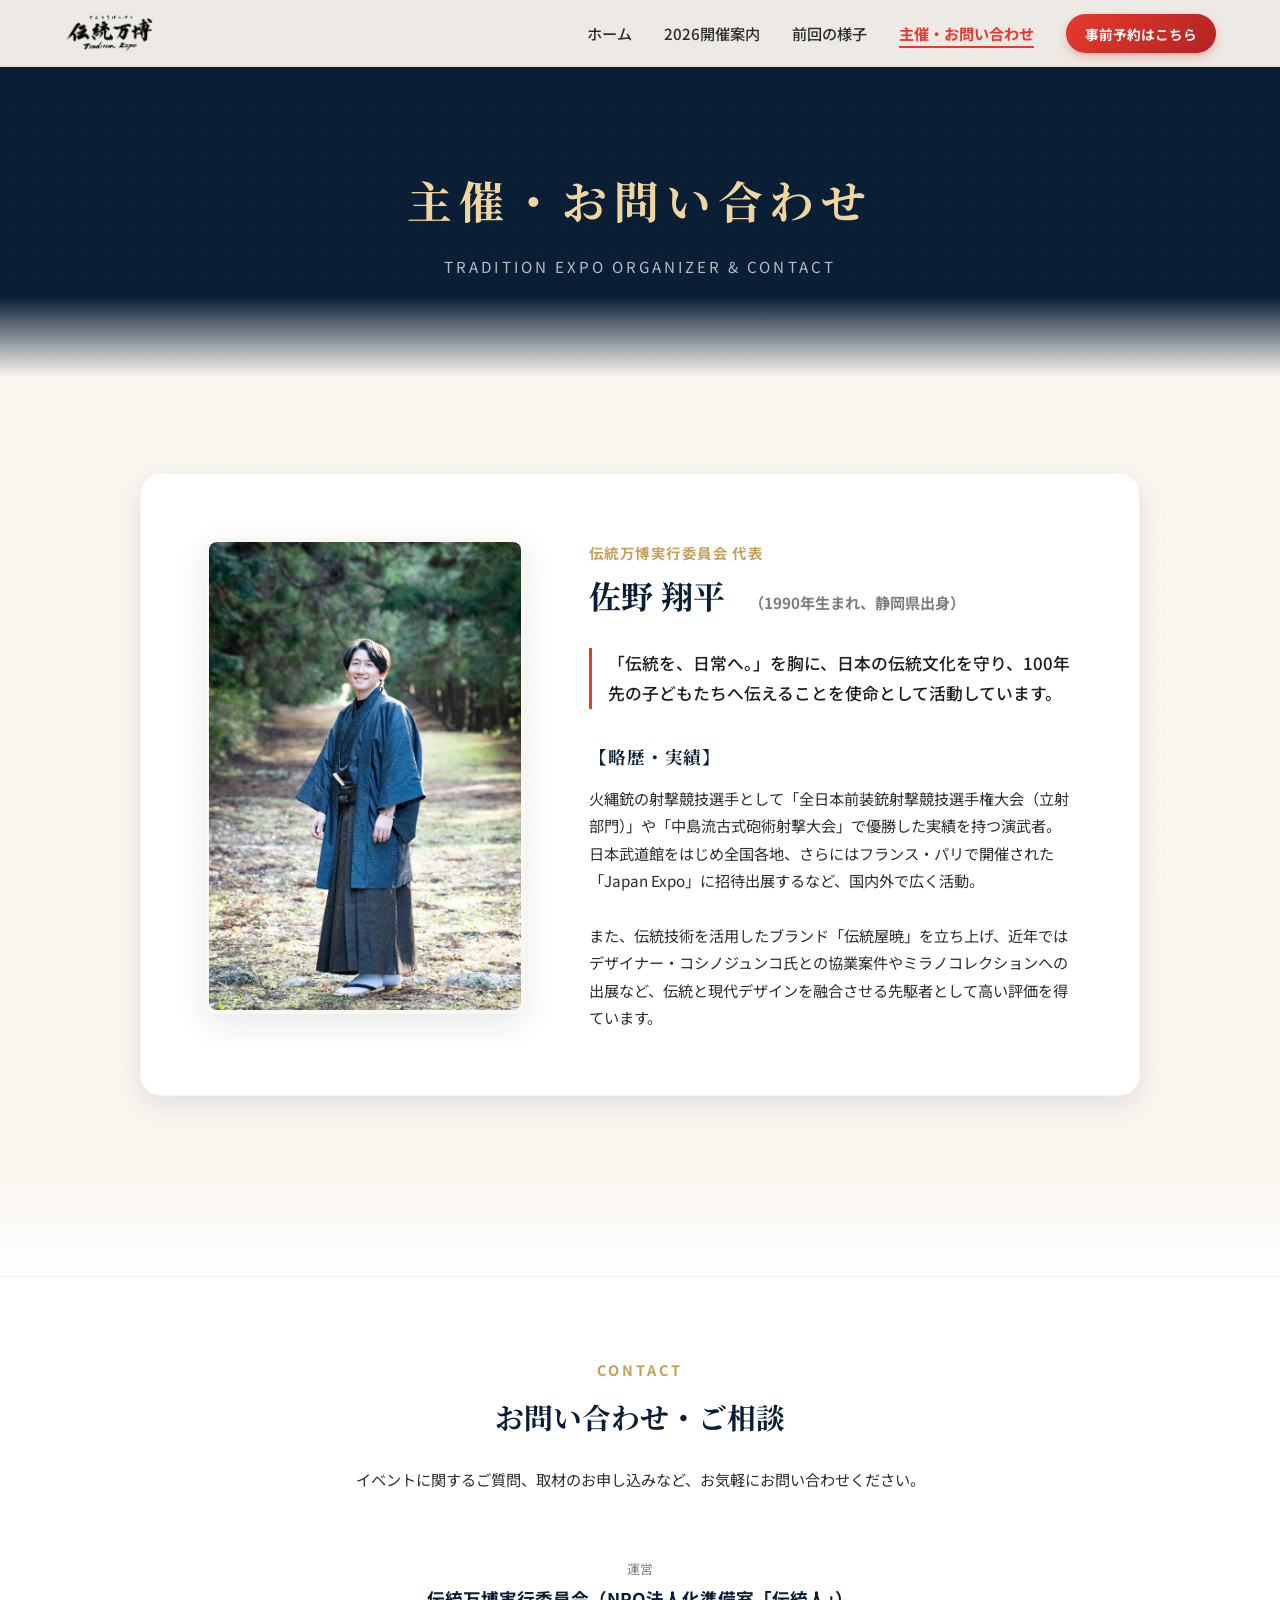
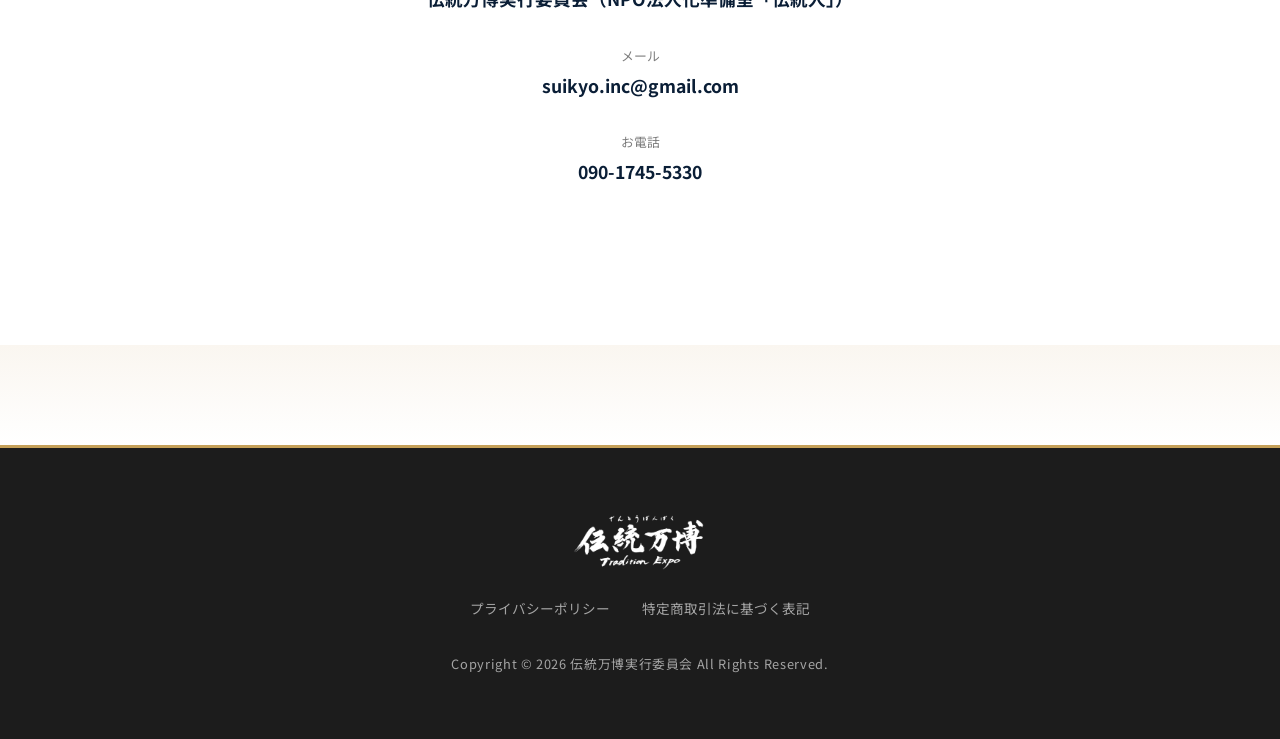
==== commit 7098cf34: "style: ヘッダーメニューの「開催案内」を「2026開催案内」に更新" ====
--- a/about.html
+++ b/about.html
@@ -41,7 +41,7 @@
       <nav id="navMenu">
         <ul>
           <li><a href="index.html">ホーム</a></li>
-          <li><a href="overview.html">開催案内</a></li>
+          <li><a href="overview.html">2026開催案内</a></li>
           <li><a href="gallery.html">前回の様子</a></li>
           <li><a href="about.html" class="active">主催・お問い合わせ</a></li>
           <li><a href="overview.html#infoModal" class="nav-cta-btn">事前予約はこちら</a></li>
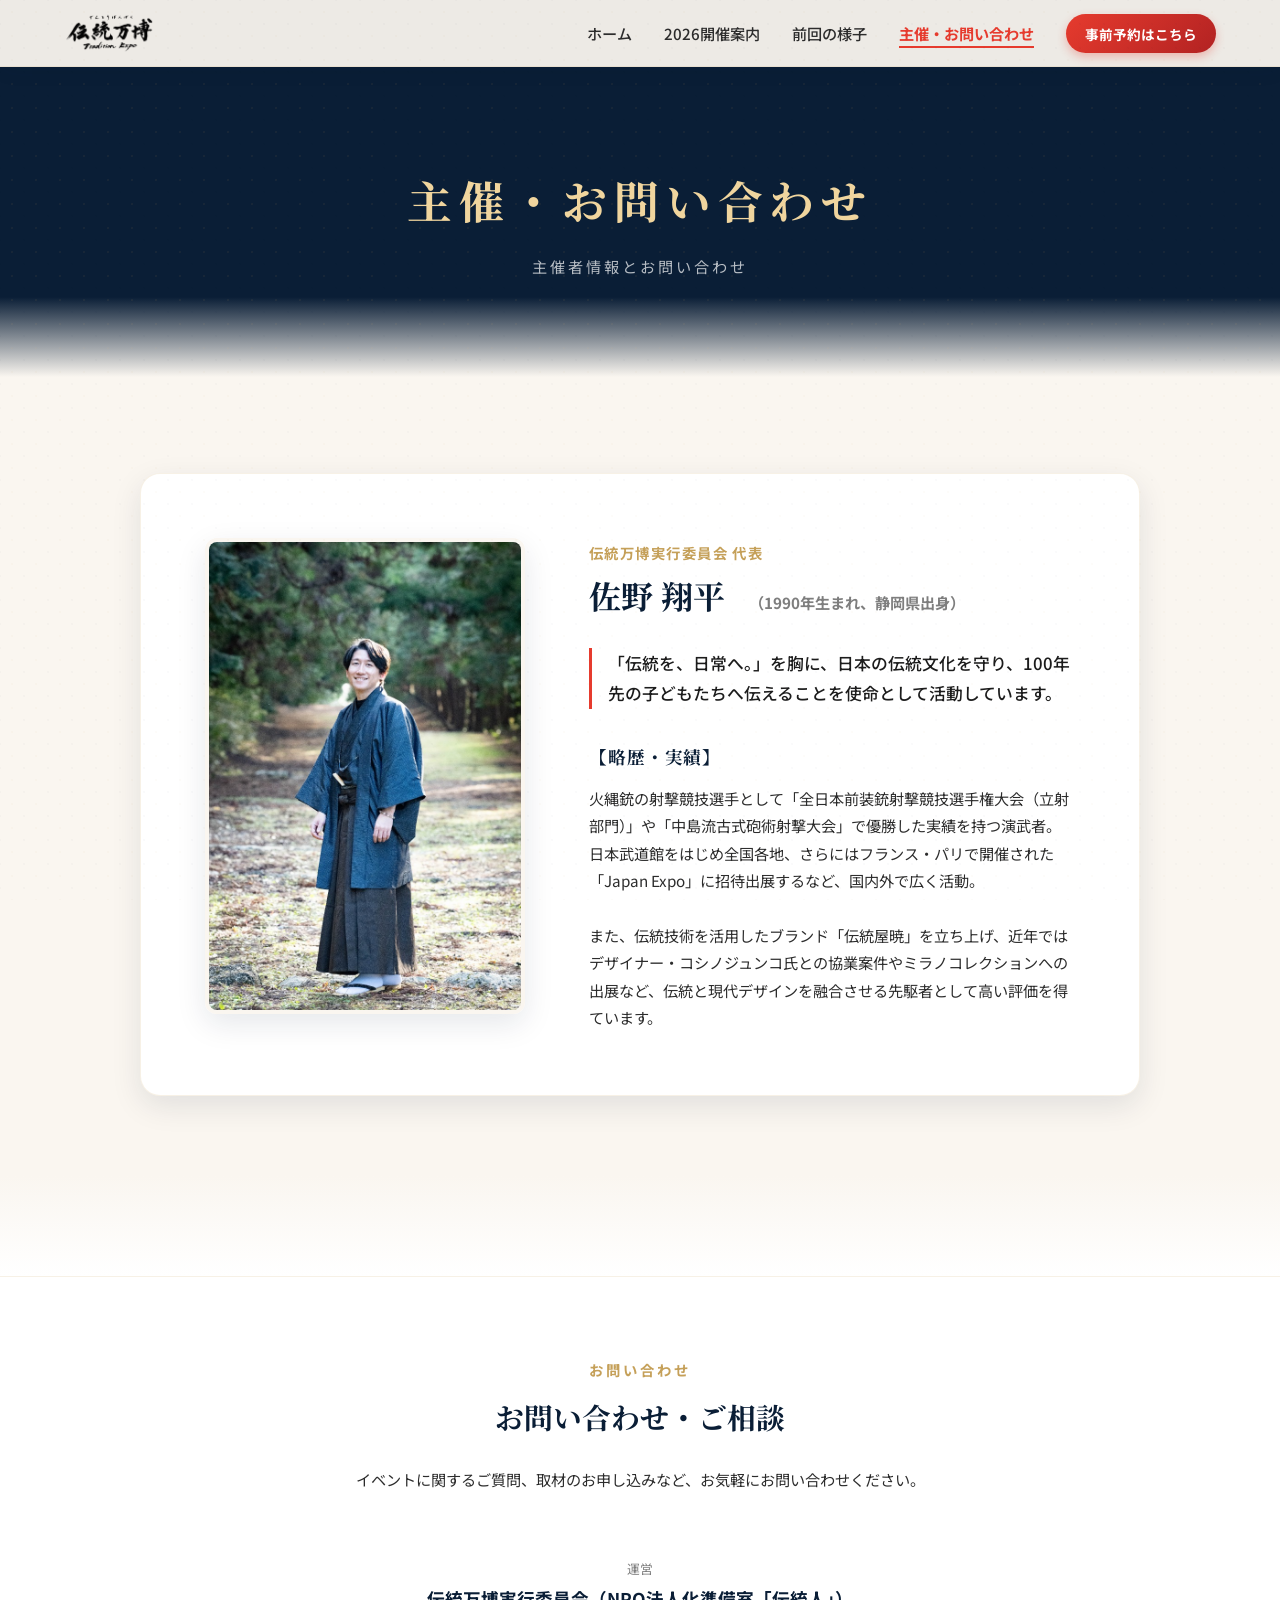
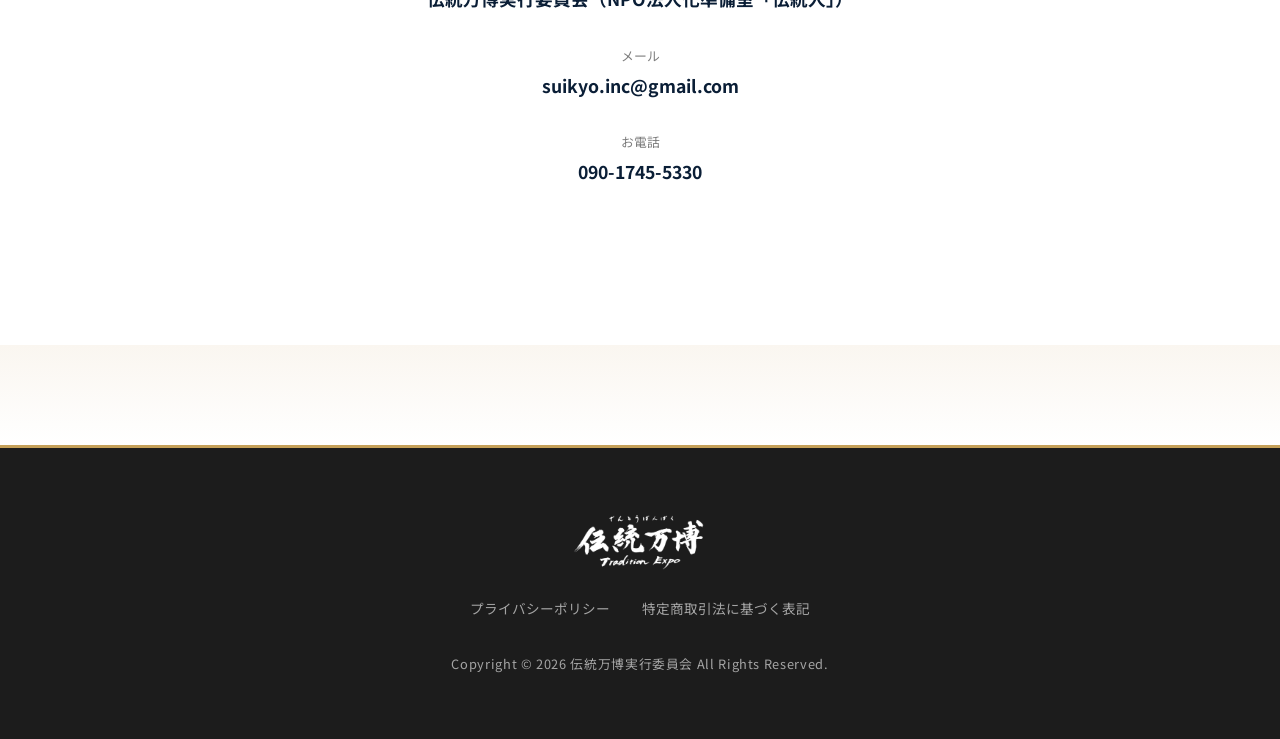
==== commit ec1dd7e4: "feat: ヘッダーメニューのレスポンシブ化、見出し和表記・漢数字修正、不要アイコン削除、および2026開催案内に支援商品追加" ====
--- a/about.html
+++ b/about.html
@@ -56,7 +56,7 @@
   <section class="page-header">
     <div class="page-header-container">
       <h2>主催・お問い合わせ</h2>
-      <p class="page-header-subtitle">Tradition Expo Organizer & Contact</p>
+      <p class="page-header-subtitle">主催者情報とお問い合わせ</p>
     </div>
   </section>
 
@@ -94,7 +94,7 @@
   <section class="contact reveal active" id="contact" style="padding: 5rem 1.5rem 8rem;">
     <div class="contact-container">
       <div class="contact-info-block">
-        <span class="section-subtitle font-normal">CONTACT</span>
+        <span class="section-subtitle font-normal">お問い合わせ</span>
         <h3>お問い合わせ・ご相談</h3>
         <p>
           イベントに関するご質問、取材のお申し込みなど、お気軽にお問い合わせください。
--- a/style.css
+++ b/style.css
@@ -619,7 +619,7 @@
 }
 
 .pillar-content {
-  padding: 0 1.5rem;
+  padding: 1.5rem 1.5rem 0;
 }
 
 .pillar-card:nth-child(1) .pillar-icon-box {
@@ -1450,7 +1450,57 @@
 }
 
 /* PC向け詳細スタイル (992px以上) */
+/* 中間解像度（768px〜1024px）でのヘッダーメニュー崩れ防止調整 */
+@media (min-width: 768px) and (max-width: 1024px) {
+  nav ul {
+    gap: 1rem;
+  }
+  nav a {
+    font-size: 0.85rem;
+  }
+  .nav-cta-btn {
+    padding: 0.5rem 1rem;
+    font-size: 0.8rem;
+  }
+}
+
 @media (max-width: 991px) {
+  .three-pillars {
+    grid-template-columns: 1fr;
+    gap: 1.5rem;
+  }
+
+  .content-row {
+    flex-direction: column !important;
+    gap: 2rem;
+  }
+  
+  .content-media {
+    width: 100%;
+  }
+
+  .producer-container {
+    flex-direction: column;
+    padding: 2.5rem;
+    gap: 2rem;
+  }
+
+  .producer-photo {
+    width: 100%;
+    flex: none;
+    max-width: 280px;
+    margin: 0 auto;
+  }
+
+  /* モバイル追従CTAの常時表示 */
+  .sticky-cta {
+    display: flex;
+    transform: translateY(0);
+  }
+}
+
+/* モバイル向けスタイル（767px以下）でのメニュー調整 */
+@media (max-width: 767px) {
   nav {
     position: fixed;
     top: 60px;
@@ -1488,40 +1538,6 @@
     transform: translateY(-8px) rotate(-45deg);
   }
 
-  .three-pillars {
-    grid-template-columns: 1fr;
-    gap: 1.5rem;
-  }
-
-  .content-row {
-    flex-direction: column !important;
-    gap: 2rem;
-  }
-  
-  .content-media {
-    width: 100%;
-  }
-
-  .producer-container {
-    flex-direction: column;
-    padding: 2.5rem;
-    gap: 2rem;
-  }
-
-  .producer-photo {
-    width: 100%;
-    flex: none;
-    max-width: 280px;
-    margin: 0 auto;
-  }
-
-
-  /* モバイル追従CTAの常時表示 */
-  .sticky-cta {
-    display: flex;
-    transform: translateY(0);
-  }
-
   /* CSSのみのハンバーガーメニュー動作 */
   .menu-toggle-checkbox:checked ~ nav {
     right: 0;
@@ -1957,7 +1973,7 @@
 }
 
 .nav-card {
-  background: rgba(255, 255, 255, 0.02);
+  background: var(--color-bg-white);
   border: 1px solid rgba(197, 160, 89, 0.15);
   border-radius: 16px;
   overflow: hidden;
@@ -2016,13 +2032,13 @@
 .nav-card-body h3 {
   font-family: var(--font-heading);
   font-size: 1.6rem;
-  color: var(--color-accent-gold-light);
+  color: var(--color-primary-indigo);
   margin-bottom: 1.2rem;
   letter-spacing: 0.05em;
 }
 
 .nav-card-body p {
-  color: rgba(255, 255, 255, 0.85);
+  color: var(--color-text-dark);
   font-size: 0.95rem;
   line-height: 1.7;
   margin-bottom: 2.5rem;
@@ -2034,3 +2050,92 @@
   width: 100%;
   text-align: center;
 }
+
+/* ==========================================
+   Support Products Section (支援商品)
+   ========================================== */
+.support-section {
+  padding: 6rem 1.5rem 8rem;
+  background-color: var(--color-bg-base);
+}
+
+.support-container {
+  max-width: 1200px;
+  margin: 0 auto;
+}
+
+.support-intro {
+  text-align: center;
+  max-width: 700px;
+  margin: -2.5rem auto 3.5rem;
+  color: var(--color-text-dark);
+}
+
+.support-grid {
+  display: grid;
+  grid-template-columns: repeat(2, 1fr);
+  gap: 2.5rem;
+}
+
+@media (max-width: 767px) {
+  .support-grid {
+    grid-template-columns: 1fr;
+  }
+}
+
+.support-card {
+  background: var(--color-bg-white);
+  border: 1px solid rgba(197, 160, 89, 0.15);
+  border-radius: 16px;
+  overflow: hidden;
+  display: flex;
+  flex-direction: column;
+  transition: transform 0.4s cubic-bezier(0.165, 0.84, 0.44, 1), 
+              box-shadow 0.4s cubic-bezier(0.165, 0.84, 0.44, 1), 
+              border-color 0.4s ease;
+  box-shadow: var(--shadow-subtle);
+}
+
+.support-card:hover {
+  transform: translateY(-6px);
+  border-color: var(--color-accent-gold);
+  box-shadow: 0 15px 30px rgba(0, 0, 0, 0.15), 0 0 20px rgba(197, 160, 89, 0.1);
+}
+
+.support-img-wrapper {
+  width: 100%;
+  aspect-ratio: 1 / 1;
+  overflow: hidden;
+}
+
+.support-img-wrapper img {
+  width: 100%;
+  height: 100%;
+  object-fit: cover;
+  transition: transform 0.6s cubic-bezier(0.165, 0.84, 0.44, 1);
+}
+
+.support-card:hover .support-img-wrapper img {
+  transform: scale(1.05);
+}
+
+.support-body {
+  padding: 2rem 1.5rem;
+  display: flex;
+  flex-direction: column;
+  flex-grow: 1;
+}
+
+.support-body h3 {
+  font-family: var(--font-heading);
+  font-size: 1.25rem;
+  color: var(--color-primary-indigo);
+  margin-bottom: 1.5rem;
+  line-height: 1.5;
+  flex-grow: 1;
+}
+
+.support-body .btn-premium {
+  width: 100%;
+  text-align: center;
+}
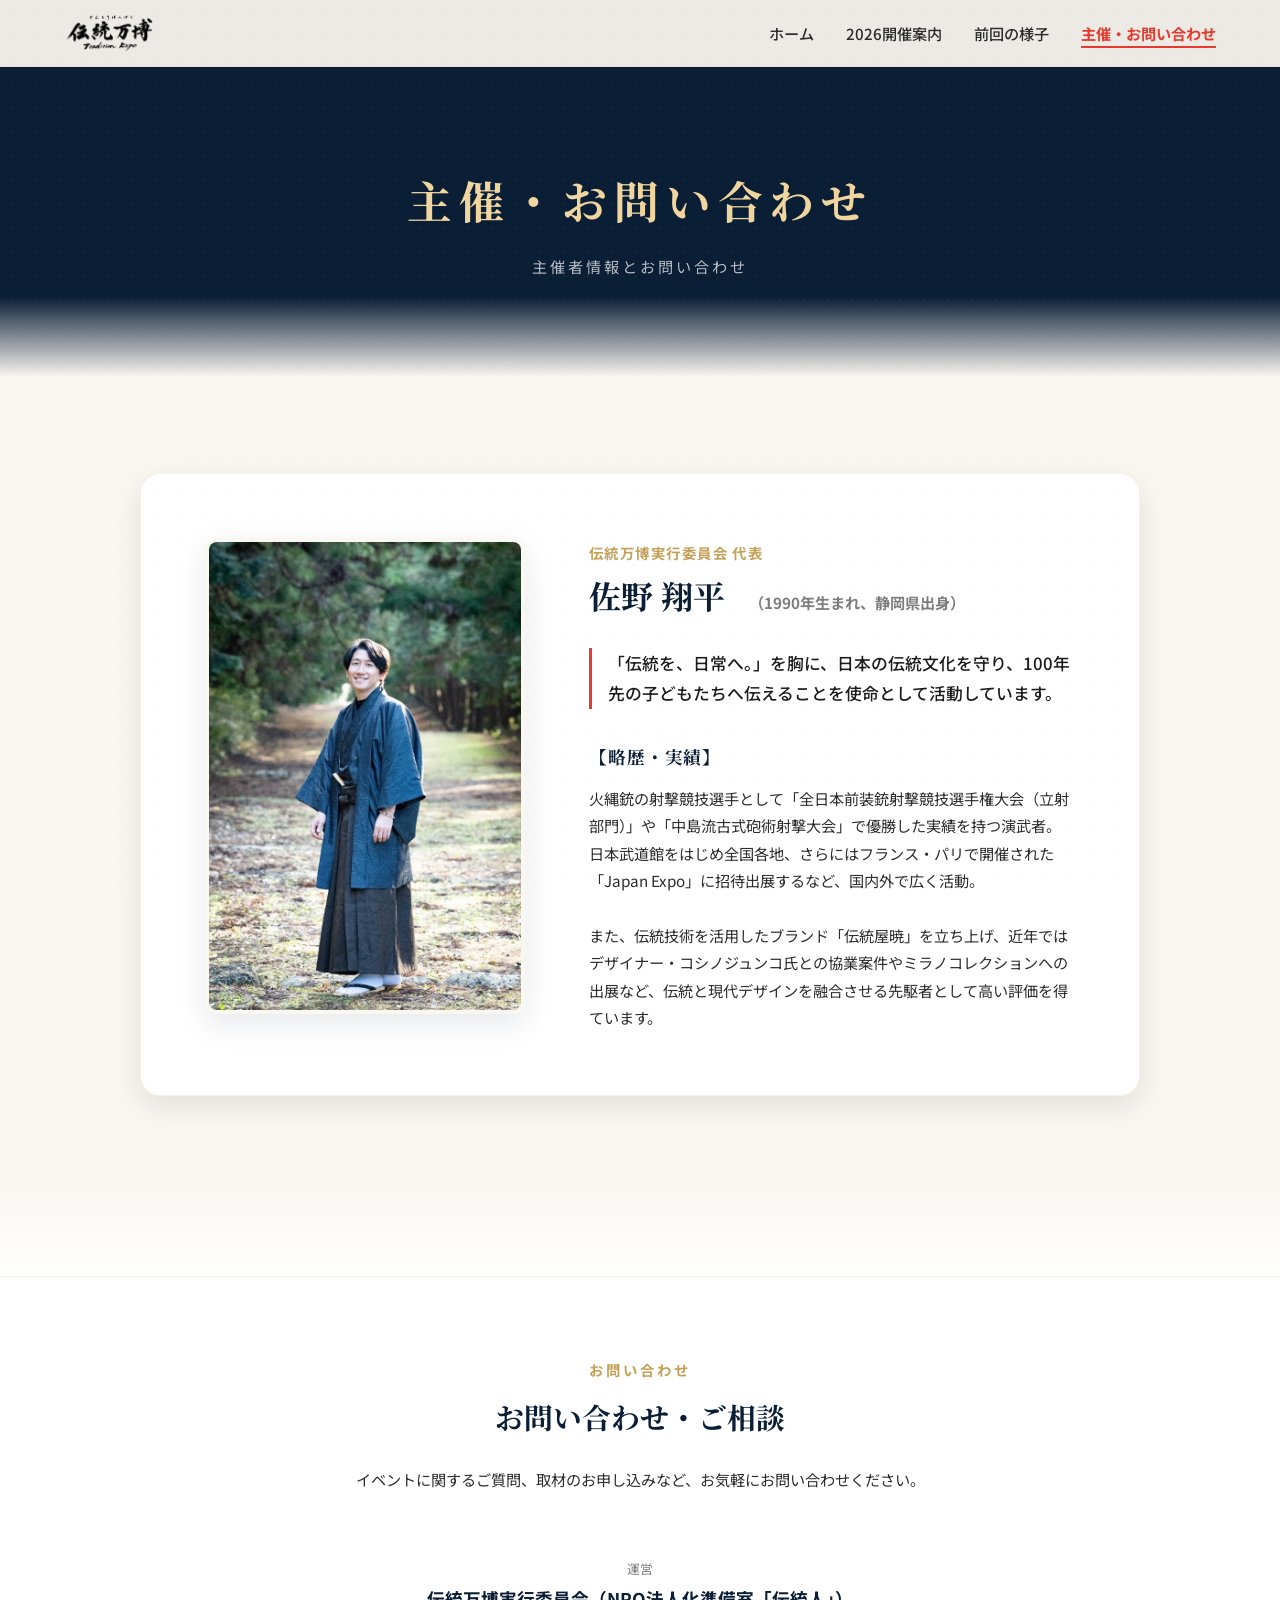
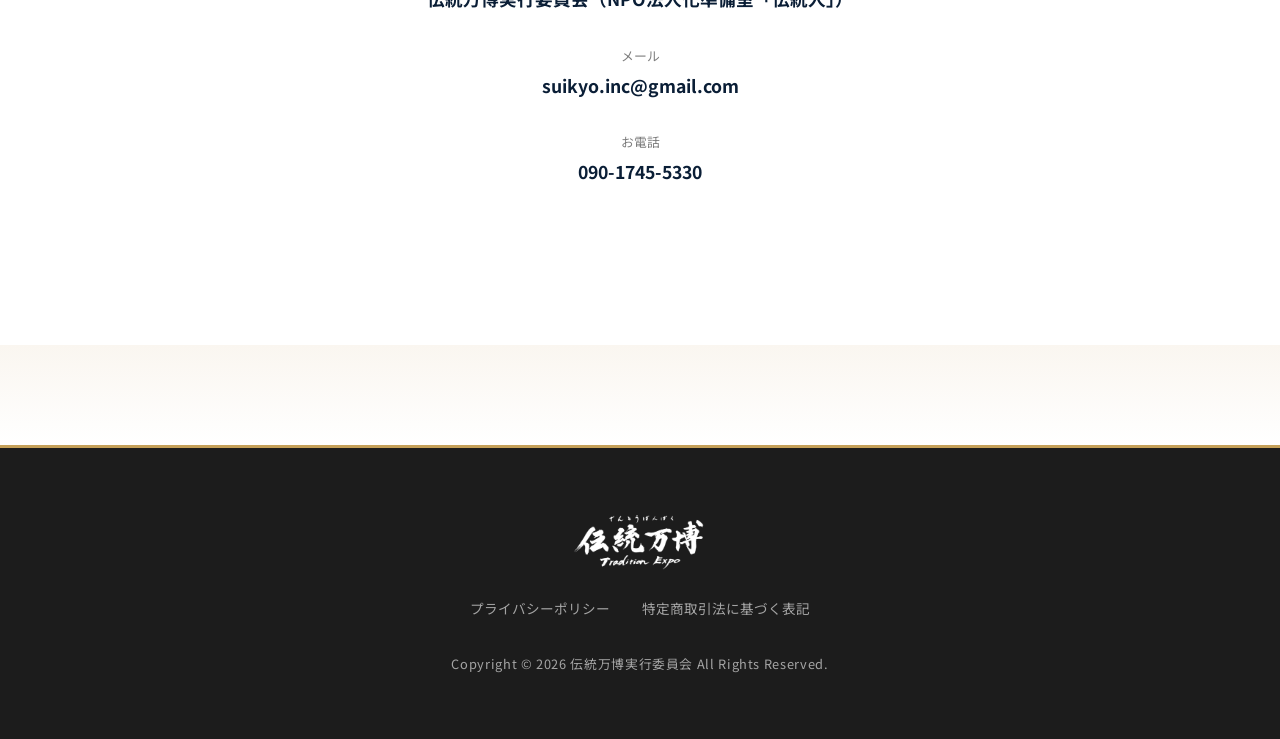
==== commit 1f5cfac3: "2026開催概要・体験出展内容の追加および事前予約ボタンの削除" ====
--- a/about.html
+++ b/about.html
@@ -44,7 +44,6 @@
           <li><a href="overview.html">2026開催案内</a></li>
           <li><a href="gallery.html">前回の様子</a></li>
           <li><a href="about.html" class="active">主催・お問い合わせ</a></li>
-          <li><a href="overview.html#infoModal" class="nav-cta-btn">事前予約はこちら</a></li>
         </ul>
       </nav>
     </div>
@@ -129,36 +128,13 @@
         <img src="images/logo.png" alt="伝統万博" class="footer-logo-img">
       </div>
       <ul class="footer-links">
-        <li><a href="overview.html#infoModal">プライバシーポリシー</a></li>
-        <li><a href="overview.html#infoModal">特定商取引法に基づく表記</a></li>
+        <li><a href="#">プライバシーポリシー</a></li>
+        <li><a href="#">特定商取引法に基づく表記</a></li>
       </ul>
       <p class="copyright">Copyright &copy; 2026 伝統万博実行委員会 All Rights Reserved.</p>
     </div>
   </footer>
 
-  <!-- ==========================================
-       Mobile Sticky CTA (モバイル用最下部固定追従)
-       ========================================== -->
-  <div class="sticky-cta" id="stickyCta">
-    <a href="overview.html#infoModal" class="btn-premium">事前予約はこちら（準備中）</a>
-  </div>
 
-  <!-- ==========================================
-       Modal Dialog (事前予約・準備中モーダル)
-       ========================================== -->
-  <div class="modal" id="infoModal">
-    <div class="modal-content">
-      <a href="#" class="modal-close" id="modalClose" aria-label="閉じる">&times;</a>
-      <div class="modal-icon">
-        <i class="fa-solid fa-bell"></i>
-      </div>
-      <h4>事前予約 受付準備中</h4>
-      <p>
-        「伝統万博2026」の事前決済予約および整理券受付は、現在システムの最終調整を行っております。<br><br>
-        受付開始の際は、登録いただいたお知らせメールまたは公式SNSにてご案内いたします。今しばらくお待ちください。
-      </p>
-      <a href="#" class="btn-premium" id="modalConfirmBtn">了解しました</a>
-    </div>
-  </div>
 </body>
 </html>
--- a/style.css
+++ b/style.css
@@ -2139,3 +2139,362 @@
   width: 100%;
   text-align: center;
 }
+
+/* ==========================================
+   Sponsor & Partners Section (協賛・賛助)
+   ========================================== */
+.sponsor-section {
+  padding: 6rem 1.5rem 8rem;
+  background-color: var(--color-bg-base);
+}
+
+.sponsor-container {
+  max-width: 1200px;
+  margin: 0 auto;
+}
+
+.sponsor-banner-wrapper {
+  max-width: 1000px;
+  margin: 0 auto 5rem;
+  border-radius: 16px;
+  overflow: hidden;
+  box-shadow: var(--shadow-premium);
+  border: 1px solid rgba(197, 160, 89, 0.15);
+}
+
+.sponsor-banner-img {
+  width: 100%;
+  height: auto;
+  display: block;
+}
+
+.sponsor-grid-wrapper {
+  display: grid;
+  grid-template-columns: 1fr;
+  gap: 4rem;
+}
+
+.sponsor-group {
+  background: var(--color-bg-white);
+  border: 1px solid rgba(197, 160, 89, 0.15);
+  border-radius: 20px;
+  padding: 4rem 3rem;
+  box-shadow: var(--shadow-subtle);
+}
+
+.sponsor-group.card-premium {
+  border: 2px solid var(--color-accent-gold);
+  background: radial-gradient(circle at top right, rgba(197, 160, 89, 0.03), transparent 70%), var(--color-bg-white);
+}
+
+.sponsor-group h3 {
+  font-family: var(--font-heading);
+  font-size: 1.6rem;
+  color: var(--color-primary-indigo);
+  text-align: center;
+  margin-bottom: 3rem;
+  position: relative;
+  letter-spacing: 0.1em;
+}
+
+.sponsor-rank {
+  margin-bottom: 3.5rem;
+}
+
+.sponsor-rank:last-child {
+  margin-bottom: 0;
+}
+
+.sponsor-rank h4 {
+  font-family: var(--font-heading);
+  font-size: 1.3rem;
+  color: var(--color-accent-gold);
+  border-bottom: 1px solid rgba(197, 160, 89, 0.3);
+  padding-bottom: 0.5rem;
+  margin-bottom: 1.5rem;
+  letter-spacing: 0.15em;
+  font-weight: 700;
+}
+
+.sponsor-names-flex {
+  display: flex;
+  flex-wrap: wrap;
+  gap: 1.2rem 2rem;
+  align-items: center;
+}
+
+.sponsor-item {
+  font-size: 1rem;
+  color: var(--color-text-dark);
+  line-height: 1.6;
+}
+
+.sponsor-item strong {
+  font-size: 0.85rem;
+  color: var(--color-muted);
+  font-weight: 500;
+  display: block;
+  margin-bottom: 0.1rem;
+}
+
+/* 奉行やスタッフなどのシンプルな一覧用 */
+.rank-bugyo .sponsor-item,
+.font-small .sponsor-item {
+  background-color: rgba(10, 30, 54, 0.03);
+  padding: 0.4rem 1rem;
+  border-radius: 50px;
+  font-size: 0.9rem;
+  border: 1px solid rgba(197, 160, 89, 0.1);
+}
+
+.sponsor-block {
+  margin-bottom: 4rem;
+  border-bottom: 1px dashed rgba(197, 160, 89, 0.2);
+  padding-bottom: 4rem;
+}
+
+.sponsor-block:last-child {
+  margin-bottom: 0;
+  border-bottom: none;
+  padding-bottom: 0;
+}
+
+.sponsor-block h3 {
+  font-size: 1.4rem;
+  margin-bottom: 2rem;
+}
+
+.sponsor-vertical-list {
+  display: flex;
+  flex-direction: column;
+  gap: 1.2rem;
+  max-width: 900px;
+  margin: 0 auto;
+}
+
+.list-item-row {
+  display: flex;
+  border-bottom: 1px solid rgba(197, 160, 89, 0.1);
+  padding-bottom: 0.8rem;
+  align-items: baseline;
+}
+
+.list-item-row:last-child {
+  border-bottom: none;
+}
+
+.role-lbl {
+  flex: 0 0 280px;
+  font-weight: 700;
+  color: var(--color-accent-gold);
+  font-size: 0.95rem;
+}
+
+.names-lbl {
+  flex: 1;
+  color: var(--color-text-dark);
+  font-size: 0.95rem;
+}
+
+.names-lbl strong {
+  font-size: 0.85rem;
+  color: var(--color-muted);
+  font-weight: 500;
+}
+
+.flex-row-info {
+  display: flex;
+  gap: 4rem;
+}
+
+.flex-row-info > div {
+  flex: 1;
+}
+
+.flex-row-info h3 {
+  margin-bottom: 1rem;
+}
+
+.text-center {
+  text-align: center;
+}
+
+.justify-center {
+  justify-content: center;
+}
+
+.gap-4 {
+  gap: 1rem;
+}
+
+/* スマホ表示のレスポンシブ対応 */
+@media (max-width: 767px) {
+  .sponsor-group {
+    padding: 2.5rem 1.5rem;
+  }
+  
+  .list-item-row {
+    flex-direction: column;
+    gap: 0.4rem;
+  }
+  
+  .role-lbl {
+    flex: none;
+  }
+  
+  .flex-row-info {
+    flex-direction: column;
+    gap: 2rem;
+  }
+}
+
+/* ==========================================
+   Experience & Exhibition Section (体験・出展内容)
+   ========================================== */
+.experience-section {
+  padding: 6rem 2rem;
+  background: var(--color-bg-light);
+  position: relative;
+}
+
+.experience-container {
+  max-width: 1200px;
+  margin: 0 auto;
+}
+
+.experience-intro {
+  text-align: center;
+  max-width: 700px;
+  margin: -2.5rem auto 3.5rem;
+  color: var(--color-text-dark);
+  font-size: 1.05rem;
+  line-height: 1.8;
+}
+
+.experience-grid {
+  display: grid;
+  grid-template-columns: repeat(3, 1fr);
+  gap: 2.5rem;
+}
+
+@media (max-width: 1024px) {
+  .experience-grid {
+    grid-template-columns: repeat(2, 1fr);
+  }
+}
+
+@media (max-width: 640px) {
+  .experience-grid {
+    grid-template-columns: 1fr;
+  }
+}
+
+.experience-card {
+  background: var(--color-bg-white);
+  border: 1px solid rgba(197, 160, 89, 0.2);
+  border-radius: 16px;
+  overflow: hidden;
+  display: flex;
+  flex-direction: column;
+  transition: transform 0.4s cubic-bezier(0.165, 0.84, 0.44, 1), 
+              box-shadow 0.4s cubic-bezier(0.165, 0.84, 0.44, 1), 
+              border-color 0.4s ease;
+  box-shadow: var(--shadow-subtle);
+}
+
+.experience-card:hover {
+  transform: translateY(-6px);
+  border-color: var(--color-accent-gold);
+  box-shadow: 0 15px 30px rgba(0, 0, 0, 0.12), 0 0 20px rgba(197, 160, 89, 0.15);
+}
+
+.experience-img-wrapper {
+  width: 100%;
+  aspect-ratio: 16 / 10;
+  position: relative;
+  overflow: hidden;
+  background: linear-gradient(135deg, #f5f2eb 0%, #e8e2d5 100%);
+  display: flex;
+  align-items: center;
+  justify-content: center;
+  border-bottom: 1px dashed rgba(197, 160, 89, 0.3);
+}
+
+.experience-img-placeholder {
+  display: flex;
+  flex-direction: column;
+  align-items: center;
+  justify-content: center;
+  gap: 0.5rem;
+  color: #9e8e76;
+  font-size: 0.9rem;
+  font-weight: 500;
+  letter-spacing: 0.05em;
+  padding: 1rem;
+  text-align: center;
+}
+
+.experience-img-placeholder i {
+  font-size: 2.2rem;
+  opacity: 0.7;
+  color: var(--color-accent-gold);
+  transition: transform 0.3s ease;
+}
+
+.experience-card:hover .experience-img-placeholder i {
+  transform: scale(1.15);
+}
+
+.experience-body {
+  padding: 1.8rem;
+  display: flex;
+  flex-direction: column;
+  flex-grow: 1;
+}
+
+.experience-num {
+  font-family: var(--font-serif);
+  font-size: 0.85rem;
+  color: var(--color-accent-gold);
+  letter-spacing: 0.1em;
+  font-weight: 700;
+  margin-bottom: 0.4rem;
+}
+
+.experience-body h3 {
+  font-size: 1.25rem;
+  font-weight: 700;
+  color: var(--color-text-dark);
+  margin-bottom: 1rem;
+  line-height: 1.4;
+}
+
+.experience-meta {
+  display: flex;
+  flex-direction: column;
+  gap: 0.6rem;
+  margin-top: auto;
+  padding-top: 1rem;
+  border-top: 1px solid rgba(0, 0, 0, 0.06);
+}
+
+.experience-meta-item {
+  display: flex;
+  align-items: center;
+  gap: 0.6rem;
+  font-size: 0.92rem;
+  color: var(--color-text-subtle);
+}
+
+.experience-meta-item i {
+  color: var(--color-accent-gold);
+  font-size: 0.95rem;
+  width: 18px;
+  text-align: center;
+}
+
+.experience-meta-item .label {
+  font-weight: 600;
+  color: var(--color-text-dark);
+}
+
